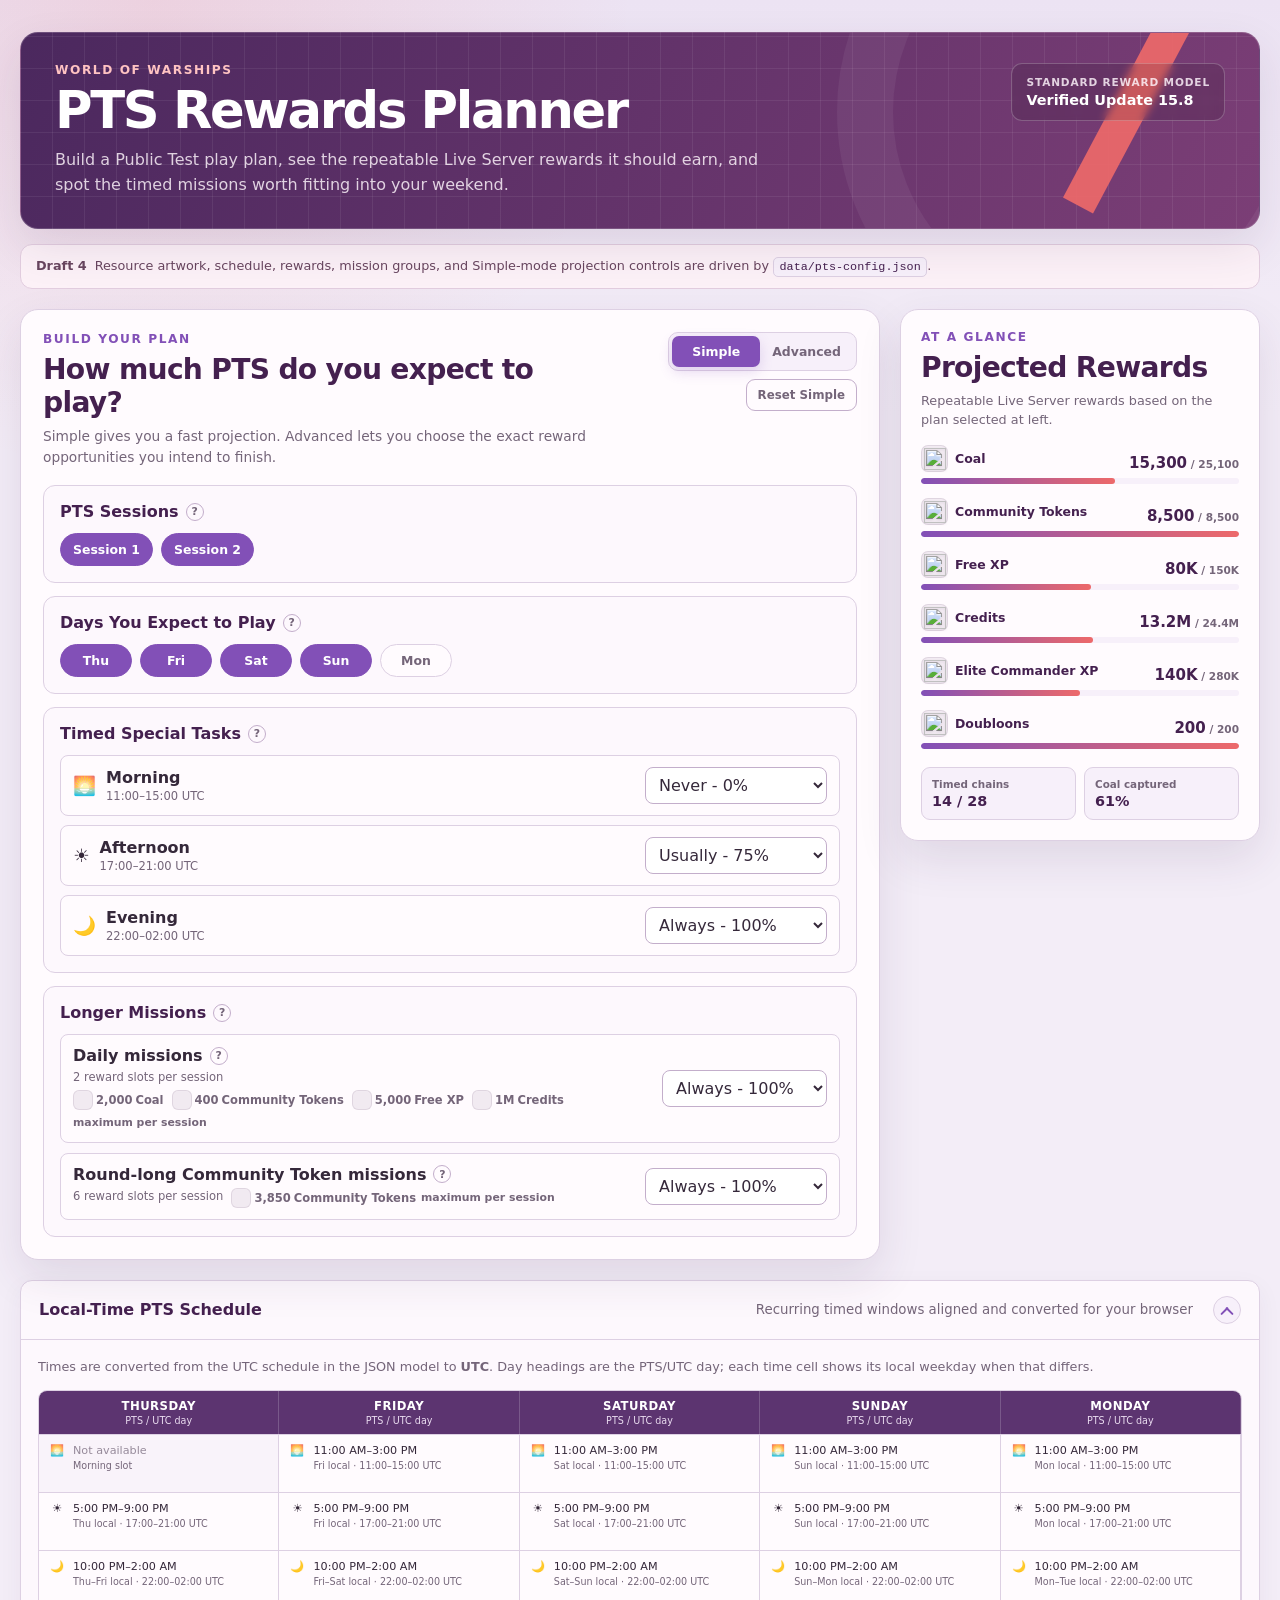
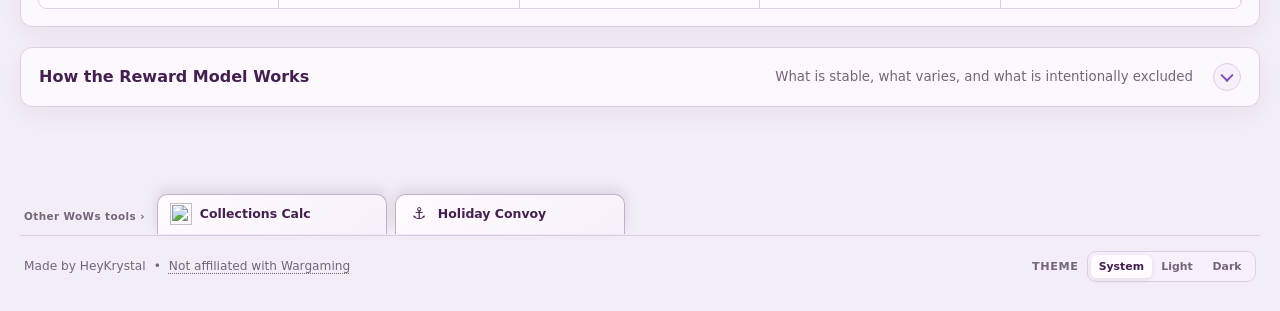
==== index.html @ 58eb6a4a "Initial Commit" ====
<!doctype html>
<html lang="en">
<head>
  <meta charset="utf-8" />
  <meta name="viewport" content="width=device-width, initial-scale=1" />
  <meta name="description" content="Plan World of Warships Public Test sessions and project the repeatable Live Server rewards your play plan can earn." />
  <title>PTS Rewards Planner | World of Warships</title>

  <script>
    (() => {
      const themeKey = "wows-pts-planner-theme";
      let theme = "system";
      try {
        const savedTheme = localStorage.getItem(themeKey);
        if (["system", "light", "dark"].includes(savedTheme)) theme = savedTheme;
      } catch {}

      const dark = theme === "dark" ||
        (theme === "system" && matchMedia("(prefers-color-scheme: dark)").matches);
      document.documentElement.dataset.theme = dark ? "dark" : "light";
      document.documentElement.dataset.themePreference = theme;
    })();
  </script>

  <link rel="stylesheet" href="styles/theme.css" />
  <link rel="stylesheet" href="styles/app.css" />
  <link rel="stylesheet" href="styles/footer.css" />
  <link rel="stylesheet" href="styles/tool-tabs.css" />

  <script src="src/config-loader.js" defer></script>
  <script src="src/calculator.js" defer></script>
  <script src="src/theme.js" defer></script>
  <script src="src/ui.js" defer></script>
</head>
<body>
  <div class="page-shell">
    <header class="hero">
      <div class="hero-copy">
        <p class="eyebrow">World of Warships</p>
        <h1>PTS Rewards Planner</h1>
        <p class="hero-subtitle">Build a Public Test play plan, see the repeatable Live Server rewards it should earn, and spot the timed missions worth fitting into your weekend.</p>
      </div>
      <div class="hero-badge">
        <span>Standard reward model</span>
        <strong id="verifiedAgainst">Loading…</strong>
      </div>
    </header>

    <div class="draft-toolbar" role="note">
      <strong>Draft 4</strong>
      <span>Resource artwork, schedule, rewards, mission groups, and Simple-mode projection controls are driven by <code>data/pts-config.json</code>.</span>
    </div>

    <div id="configError" class="error-panel" hidden></div>

    <main class="planner-layout" id="appContent" hidden>
      <section class="panel" aria-labelledby="planHeading">
        <div class="section-heading">
          <div>
            <p class="section-kicker">Build your plan</p>
            <h2 id="planHeading">How much PTS do you expect to play?</h2>
            <p>Simple gives you a fast projection. Advanced lets you choose the exact reward opportunities you intend to finish.</p>
          </div>
          <div class="planner-view-controls">
            <div class="mode-toggle" role="group" aria-label="Planner detail">
              <button type="button" data-mode="simple" aria-pressed="true">Simple</button>
              <button type="button" data-mode="advanced" aria-pressed="false">Advanced</button>
            </div>
            <button class="reset-button" id="resetPlannerButton" type="button">Reset Simple</button>
          </div>
        </div>

        <div id="simplePlanner"></div>

        <div id="advancedPlanner" hidden>
          <div class="advanced-note">
            <strong>Exact planning mode.</strong> Choose the timed windows and longer missions you actually expect to complete. Session 2 can mirror Session 1 to keep the planner compact.
          </div>
          <div id="advancedSessions"></div>
        </div>
      </section>

      <aside class="summary-sticky" aria-labelledby="projectionLabel">
        <p class="section-kicker">At a glance</p>
        <h2 id="projectionLabel">Projected Rewards</h2>
        <p class="summary-intro">Repeatable Live Server rewards based on the plan selected at left.</p>
        <div class="reward-list" id="rewardRows"></div>
        <div class="summary-meta">
          <div class="summary-stat"><span>Timed chains</span><strong id="timedCount">—</strong></div>
          <div class="summary-stat"><span>Coal captured</span><strong id="captureRate">—</strong></div>
        </div>
      </aside>
    </main>

    <details class="rules-panel" open>
      <summary>
        <span>Local-Time PTS Schedule</span>
        <small>Recurring timed windows aligned and converted for your browser</small>
        <span class="details-indicator" aria-hidden="true">
          <span class="details-indicator-symbol">
            <span class="details-indicator-arm details-indicator-arm-left"></span>
            <span class="details-indicator-arm details-indicator-arm-right"></span>
          </span>
        </span>
      </summary>
      <div class="details-body">
        <p class="timezone-note">Times are converted from the UTC schedule in the JSON model to <strong id="detectedTimezone">your browser timezone</strong>. Day headings are the PTS/UTC day; each time cell shows its local weekday when that differs.</p>
        <div id="scheduleReference"></div>
      </div>
    </details>

    <details class="rules-panel">
      <summary>
        <span>How the Reward Model Works</span>
        <small>What is stable, what varies, and what is intentionally excluded</small>
        <span class="details-indicator" aria-hidden="true">
          <span class="details-indicator-symbol">
            <span class="details-indicator-arm details-indicator-arm-left"></span>
            <span class="details-indicator-arm details-indicator-arm-right"></span>
          </span>
        </span>
      </summary>
      <div class="details-body model-explanation">
        <div class="explanation-grid">
          <section>
            <h3>Stored in JSON</h3>
            <p>Session count, days, UTC time windows, recurring mission groups, reward packages, resource types, and Simple-mode controls all come from one data file. Maximum rewards are calculated from that data.</p>
          </section>
          <section>
            <h3>Intentionally update-agnostic</h3>
            <p>The exact objective might be Base XP one month and Dockyard progress the next. The planner cares about the repeatable reward slot rather than reproducing every PTS article.</p>
          </section>
          <section>
            <h3>First-time rewards excluded</h3>
            <p>One-time introductory PTS bonuses are not part of the estimate. A new player may therefore receive a little more than this planner predicts.</p>
          </section>
          <section>
            <h3>Maintenance path</h3>
            <p>If Wargaming materially changes the schedule or recurring mission groups, update the JSON model. The UI and calculator consume that structure without monthly HTML edits for ordinary schedule/reward changes.</p>
          </section>
        </div>
      </div>
    </details>

    <footer class="site-footer">
      <nav class="tool-dock" aria-label="Other World of Warships tools">
        <span class="tool-dock-label">Other WoWs tools ›</span>

        <a class="tool-tab" href="https://collections.krstldv.com/">
          <div class="tool-tab-title">
            <img class="tool-tab-icon" src="https://collections.krstldv.com/images/app-icon.png" alt="" />
            <span>Collections Calc</span>
          </div>
          <p class="tool-tab-description">Estimate how many containers are needed to finish a collection before committing valuable resources.</p>
        </a>

        <a class="tool-tab" href="https://convoy.krstldv.com/">
          <div class="tool-tab-title">
            <span class="tool-tab-fallback-icon" aria-hidden="true">⚓</span>
            <span>Holiday Convoy</span>
          </div>
          <p class="tool-tab-description">Forecast Convoy Tokens, compare reward paths, and build resource scenarios.</p>
        </a>
      </nav>

      <div class="footer-copy">
        <span>Made by HeyKrystal</span>
        <span aria-hidden="true">•</span>
        <span class="footer-disclaimer" tabindex="0" aria-describedby="wargamingDisclaimerTooltip">
          Not affiliated with Wargaming
          <span class="footer-disclaimer-tooltip" id="wargamingDisclaimerTooltip" role="tooltip">World of Warships, related trademarks, and Wargaming-owned artwork remain the property of Wargaming. This is an unofficial fan project and is not endorsed or supported by Wargaming.</span>
        </span>
      </div>

      <div class="theme-control" aria-label="Theme preference">
        <span class="theme-label">Theme</span>
        <div class="theme-options" role="group" aria-label="Choose a color theme">
          <button type="button" data-theme-choice="system" aria-pressed="false">System</button>
          <button type="button" data-theme-choice="light" aria-pressed="false">Light</button>
          <button type="button" data-theme-choice="dark" aria-pressed="false">Dark</button>
        </div>
      </div>
    </footer>
  </div>
</body>
</html>
---- styles/theme.css ----
:root {
  color-scheme: light;
  font-family: Inter, ui-sans-serif, system-ui, -apple-system, BlinkMacSystemFont, "Segoe UI", sans-serif;

  --radius-lg: 18px;
  --radius-md: 12px;
  --radius-sm: 8px;
  --on-accent: #ffffff;

  /* Violet Coral — PTS Planner identity */
  --page-bg: #f3edf7;
  --page-bg-top: #ece3f3;
  --page-glow: rgba(238, 101, 104, 0.14);
  --surface: #fffbfe;
  --surface-muted: #f7f0fa;
  --surface-input: #ffffff;
  --surface-hover: #fff8fc;
  --ink: #35283a;
  --heading: #44204f;
  --muted: #746579;
  --muted-disabled: #968a9a;
  --border: #ddd0e3;
  --border-strong: #c3aecb;

  --blue: #8250b7;
  --teal: #8250b7;
  --teal-dark: #623592;
  --gold: #ef7a55;
  --gold-soft: #fff0e9;
  --green: #39785c;
  --green-soft: #e7f4ed;
  --red: #b94155;
  --red-soft: #fde9ed;

  --accent: #8250b7;
  --accent-strong: #623592;
  --accent-soft: #f0e4f8;
  --accent-contrast: #ffffff;
  --secondary-accent: #ed696a;

  --day-band: #5c3470;
  --day-band-ink: #ffffff;
  --day-band-muted: #eadcf0;
  --mission-bg: #fffbfe;
  --mission-border: #d9c9df;
  --mission-hover: #fff4f7;
  --mission-selected-bg: #f6e7f4;
  --mission-selected-border: #8250b7;
  --mission-selected-shadow: rgba(130, 80, 183, 0.18);

  /* WoWS resource artwork needs a quiet contrast surface in both themes. */
  --resource-icon-bg: rgba(68, 32, 79, 0.075);
  --resource-icon-border: rgba(68, 32, 79, 0.10);
  --resource-icon-shadow: rgba(68, 32, 79, 0.10);

  --hero-start: #4b285e;
  --hero-end: #7b3e76;
  --hero-border: rgba(255, 255, 255, 0.17);
  --hero-decoration: rgba(255, 255, 255, 0.055);
  --hero-muted: rgba(255, 246, 252, 0.82);
  --hero-soft: #ffc3c2;
  --hero-grid: rgba(255, 255, 255, 0.065);

  --focus-ring: rgba(130, 80, 183, 0.3);
  --info-border: #e2cddf;
  --info-ink: #68465f;
  --info-bg: #fcf1f7;
  --rules-bg: rgba(255, 251, 254, 0.84);
  --rules-shadow: 0 8px 24px rgba(68, 32, 79, 0.05);
  --shadow: 0 18px 45px rgba(68, 32, 79, 0.11);
  --primary-shadow: 0 5px 13px rgba(130, 80, 183, 0.2);
}

html[data-theme="dark"] {
  color-scheme: dark;
  --page-bg: #130d18;
  --page-bg-top: #211329;
  --page-glow: rgba(255, 119, 113, 0.13);
  --surface: #25172b;
  --surface-muted: #302038;
  --surface-input: #2a1b31;
  --surface-hover: #382440;
  --ink: #f1e8f3;
  --heading: #faeffc;
  --muted: #c0adc4;
  --muted-disabled: #8c788f;
  --border: #4a3450;
  --border-strong: #65486d;

  --blue: #d094ff;
  --teal: #d094ff;
  --teal-dark: #e0b6ff;
  --gold: #ff8a68;
  --gold-soft: #41261f;
  --green: #73c99a;
  --green-soft: #1b3728;
  --red: #ff8493;
  --red-soft: #41242d;

  --accent: #d094ff;
  --accent-strong: #e0b6ff;
  --accent-soft: #3b2843;
  --secondary-accent: #ff7c76;

  --day-band: #653b76;
  --day-band-ink: #fff6ff;
  --day-band-muted: #e6d2ec;
  --mission-bg: #25172b;
  --mission-border: #573d5e;
  --mission-hover: #35213d;
  --mission-selected-bg: #412b48;
  --mission-selected-border: #d094ff;
  --mission-selected-shadow: rgba(208, 148, 255, 0.2);

  --resource-icon-bg: rgba(255, 255, 255, 0.075);
  --resource-icon-border: rgba(255, 255, 255, 0.09);
  --resource-icon-shadow: rgba(0, 0, 0, 0.22);

  --hero-start: #311b3b;
  --hero-end: #663355;
  --hero-border: rgba(255, 202, 205, 0.16);
  --hero-decoration: rgba(255, 255, 255, 0.045);
  --hero-muted: rgba(255, 241, 250, 0.8);
  --hero-soft: #ffb5b4;
  --hero-grid: rgba(255, 255, 255, 0.05);

  --focus-ring: rgba(208, 148, 255, 0.36);
  --info-border: #65445f;
  --info-ink: #ddc3d7;
  --info-bg: #321f31;
  --rules-bg: rgba(37, 23, 43, 0.9);
  --rules-shadow: 0 8px 24px rgba(0, 0, 0, 0.2);
  --shadow: 0 18px 45px rgba(0, 0, 0, 0.32);
  --primary-shadow: 0 5px 13px rgba(0, 0, 0, 0.26);
}
---- styles/app.css ----
* { box-sizing: border-box; }

html {
  width: 100%;
  min-width: 0;
  max-width: 100%;
  interpolate-size: allow-keywords;
  overflow-x: hidden;
  background: var(--page-bg);
}

body {
  margin: 0;
  min-height: 100vh;
  overflow-x: clip;
  color: var(--ink);
  background:
    radial-gradient(circle at 12% 0%, var(--page-glow), transparent 30rem),
    linear-gradient(180deg, var(--page-bg-top) 0, var(--page-bg) 26rem);
}

button, input, select { font: inherit; }
button { cursor: pointer; }
code {
  padding: .12rem .34rem;
  border: 1px solid var(--border);
  border-radius: 5px;
  color: var(--heading);
  background: var(--surface-muted);
  font-size: .92em;
}

.page-shell {
  width: min(1480px, calc(100% - 40px));
  margin: 0 auto;
  padding: 32px 0 28px;
}

.hero {
  position: relative;
  display: flex;
  align-items: flex-start;
  justify-content: space-between;
  gap: 24px;
  padding: 30px 34px;
  overflow: hidden;
  border: 1px solid var(--hero-border);
  border-radius: var(--radius-lg);
  color: var(--on-accent);
  background:
    repeating-linear-gradient(0deg, transparent 0 31px, var(--hero-grid) 31px 32px),
    repeating-linear-gradient(90deg, transparent 0 31px, var(--hero-grid) 31px 32px),
    linear-gradient(115deg, var(--hero-start), var(--hero-end));
  box-shadow: var(--shadow);
}

.hero::before {
  content: "";
  position: absolute;
  top: -44px;
  right: 110px;
  width: 34px;
  height: 230px;
  background: var(--secondary-accent);
  opacity: .92;
  transform: rotate(28deg);
}


.hero::after {
  content: "";
  position: absolute;
  right: -80px;
  bottom: -135px;
  width: 390px;
  height: 390px;
  border: 56px solid var(--hero-decoration);
  border-radius: 50%;
  pointer-events: none;
}

.hero-copy, .hero-badge { position: relative; z-index: 1; }
.hero-copy { max-width: 820px; }
.eyebrow, .section-kicker {
  margin: 0 0 7px;
  font-size: .76rem;
  font-weight: 800;
  letter-spacing: .13em;
  text-transform: uppercase;
}
.eyebrow { color: var(--hero-soft); }
.section-kicker { color: var(--accent); }
h1, h2, h3, p { margin-top: 0; }
h1 { margin-bottom: 10px; font-size: clamp(2rem, 4vw, 3.3rem); line-height: 1.03; letter-spacing: -.045em; }
h2 { margin-bottom: 7px; color: var(--heading); font-size: clamp(1.3rem, 2.2vw, 1.8rem); letter-spacing: -.025em; }
h3 { margin-bottom: 5px; color: var(--heading); font-size: 1rem; }
.hero-subtitle { max-width: 740px; margin: 0; color: var(--hero-muted); font-size: 1rem; line-height: 1.6; }
.hero-badge {
  flex: 0 0 auto;
  min-width: 170px;
  padding: 12px 14px;
  border: 1px solid rgba(255,255,255,.22);
  border-radius: 11px;
  background: rgba(0,0,0,.12);
  backdrop-filter: blur(4px);
}
.hero-badge span, .hero-badge strong { display: block; }
.hero-badge span { margin-bottom: 4px; color: var(--hero-muted); font-size: .66rem; font-weight: 800; text-transform: uppercase; letter-spacing: .08em; }
.hero-badge strong { font-size: .9rem; }

.draft-toolbar {
  display:flex;
  align-items:baseline;
  flex-wrap:wrap;
  gap:5px 8px;
  margin:15px 0 20px;
  padding:12px 15px;
  border:1px solid var(--info-border);
  border-radius:var(--radius-md);
  color:var(--info-ink);
  background:var(--info-bg);
  font-size:.8rem;
  line-height:1.45;
}

.planner-view-controls {
  display:flex;
  align-items:center;
  flex-wrap:wrap;
  justify-content:flex-end;
  gap:8px;
}

.mode-toggle {
  display:inline-flex;
  padding:3px;
  border:1px solid var(--border);
  border-radius:10px;
  background:var(--surface-muted);
}

.mode-toggle button {
  min-width:88px;
  padding:8px 12px;
  border:0;
  border-radius:7px;
  color:var(--muted);
  background:transparent;
  font-size:.78rem;
  font-weight:800;
}

.mode-toggle button[aria-pressed="true"] {
  color:var(--on-accent);
  background:var(--accent);
  box-shadow:var(--primary-shadow);
}

.reset-button {
  padding:8px 11px;
  border:1px solid var(--border-strong);
  border-radius:9px;
  color:var(--muted);
  background:var(--surface);
  font-size:.74rem;
  font-weight:800;
  transition:color 140ms ease,border-color 140ms ease,background 140ms ease,transform 120ms ease;
}
.reset-button:hover {
  color:var(--heading);
  border-color:var(--accent);
  background:var(--surface-hover);
  transform:translateY(-1px);
}

.mode-toggle button:focus-visible,
.reset-button:focus-visible,
.select-control:focus-visible,
input:focus-visible,
.rules-panel summary:focus-visible {
  outline:3px solid var(--focus-ring);
  outline-offset:2px;
}

.error-panel {
  margin: 20px 0;
  padding: 16px;
  border: 1px solid var(--red);
  border-radius: var(--radius-md);
  color: var(--red);
  background: var(--red-soft);
}

.planner-layout {
  min-width:0;
  display:grid;
  grid-template-columns:minmax(0,1fr) minmax(285px,360px);
  gap:20px;
  align-items:start;
}
.panel, .summary-sticky {
  min-width:0;
  border:1px solid var(--border);
  border-radius:var(--radius-lg);
  background:var(--surface);
  box-shadow:var(--shadow);
}
.panel { padding:22px; }
.summary-sticky { position:sticky; top:18px; padding:20px; }
.summary-intro { margin-bottom:16px; color:var(--muted); font-size:.8rem; line-height:1.5; }
.section-heading { display:flex; justify-content:space-between; gap:20px; align-items:flex-start; margin-bottom:18px; }
.section-heading p:last-child { max-width:720px; margin:0; color:var(--muted); font-size:.86rem; line-height:1.5; }

.subpanel {
  margin-top:13px;
  padding:16px;
  border:1px solid var(--border);
  border-radius:var(--radius-md);
  background:color-mix(in srgb,var(--surface) 72%,var(--surface-muted));
}
.subpanel-heading { display:flex; align-items:center; gap:7px; margin-bottom:12px; }
.subpanel-heading h3 { margin:0; }

.tooltip {
  position:relative;
  display:inline-grid;
  place-items:center;
  width:18px;
  height:18px;
  border:1px solid var(--border-strong);
  border-radius:50%;
  color:var(--muted);
  cursor:help;
  font-size:.68rem;
  font-weight:900;
}
.tooltip-content {
  position:absolute;
  left:50%;
  bottom:calc(100% + 9px);
  z-index:30;
  width:max-content;
  max-width:min(330px, calc(100vw - 36px));
  padding:9px 11px;
  border:1px solid var(--border-strong);
  border-radius:8px;
  color:var(--ink);
  background:var(--surface);
  box-shadow:var(--shadow);
  font-size:.72rem;
  font-weight:500;
  line-height:1.45;
  opacity:0;
  visibility:hidden;
  transform:translate(-50%,4px);
  pointer-events:none;
  transition:opacity 140ms ease, visibility 140ms ease, transform 160ms ease;
}
.tooltip:hover .tooltip-content, .tooltip:focus .tooltip-content, .tooltip:focus-within .tooltip-content {
  opacity:1; visibility:visible; transform:translate(-50%,0);
}


/* --------------------------------------------------------------------------
   Shared WoWS resource artwork
   -------------------------------------------------------------------------- */

.resource-icon-well {
  display:inline-grid;
  place-items:center;
  flex:0 0 auto;
  width:24px;
  height:24px;
  border:1px solid var(--resource-icon-border);
  border-radius:7px;
  background:var(--resource-icon-bg);
  box-shadow:inset 0 1px 0 rgba(255,255,255,.04);
}

.resource-icon {
  display:block;
  width:20px;
  height:20px;
  object-fit:contain;
  filter:drop-shadow(0 1px 1px var(--resource-icon-shadow));
}

.reward-inline-list {
  display:inline-flex;
  align-items:center;
  flex-wrap:wrap;
  gap:5px 8px;
  min-width:0;
}

.reward-bit {
  display:inline-flex;
  align-items:center;
  gap:4px;
  min-width:0;
  color:inherit;
  white-space:nowrap;
}

.reward-bit .resource-icon-well {
  width:20px;
  height:20px;
  border-radius:6px;
}

.reward-bit .resource-icon {
  width:17px;
  height:17px;
}

.reward-bit strong {
  color:inherit;
  font-size:inherit;
}

.reward-bit-label {
  font-weight:750;
}

.reward-bit.compact {
  gap:3px;
}

.reward-bit.compact .reward-bit-label {
  font-weight:700;
}


.round-toggles, .day-toggles { display:flex; flex-wrap:wrap; gap:8px; }
.pill-check { position:relative; }
.pill-check input { position:absolute; opacity:0; pointer-events:none; }
.pill-check span {
  display:inline-flex;
  align-items:center;
  justify-content:center;
  min-width:72px;
  padding:8px 12px;
  border:1px solid var(--border);
  border-radius:999px;
  color:var(--muted);
  background:var(--surface);
  cursor:pointer;
  font-size:.78rem;
  font-weight:800;
  transition:background 140ms ease,border-color 140ms ease,color 140ms ease,transform 120ms ease;
}
.pill-check span:hover { border-color:var(--accent); transform:translateY(-1px); }
.pill-check input:checked + span { color:var(--accent-contrast); border-color:var(--accent); background:var(--accent); }
.pill-check input:focus-visible + span { outline:3px solid var(--focus-ring); outline-offset:2px; }

.window-list { display:grid; gap:9px; }
.window-row {
  display:flex;
  align-items:center;
  justify-content:space-between;
  gap:16px;
  padding:11px 12px;
  border:1px solid var(--border);
  border-radius:var(--radius-sm);
  background:var(--surface);
}
.window-meta { display:flex; align-items:center; gap:10px; min-width:0; }
.window-meta > span:first-child { font-size:1.15rem; }
.window-meta strong, .window-meta small { display:block; }
.window-meta small, .window-row small { margin-top:2px; color:var(--muted); font-size:.72rem; }
.mission-group-meta { min-width:0; }
.mission-group-title { display:flex; align-items:center; gap:7px; }
.mission-group-meta > small { display:block; margin-top:4px; line-height:1.4; }
.group-maximum {
  display:flex !important;
  align-items:flex-start;
  flex-wrap:wrap;
  gap:5px 8px;
}
.group-maximum-rewards {
  display:inline-flex;
  align-items:center;
  flex-wrap:wrap;
  gap:5px;
}
.group-maximum-rewards em {
  color:var(--muted);
  font-size:.68rem;
  font-style:normal;
  font-weight:600;
}
.select-control {
  min-width:165px;
  padding:7px 9px;
  border:1px solid var(--border-strong);
  border-radius:var(--radius-sm);
  color:var(--ink);
  background:var(--surface-input);
}
.fixed-options { display:grid; gap:10px; }
.switch-label {
  display:flex;
  align-items:center;
  gap:8px;
  color:var(--ink);
  font-size:.82rem;
  font-weight:700;
}
.switch-label input { width:16px; height:16px; accent-color:var(--accent); }

.advanced-note {
  margin-bottom:14px;
  padding:11px 13px;
  border:1px solid var(--info-border);
  border-radius:var(--radius-sm);
  color:var(--info-ink);
  background:var(--info-bg);
  font-size:.8rem;
  line-height:1.5;
}
.advanced-session {
  margin-top:14px;
  overflow:hidden;
  border:1px solid var(--border);
  border-radius:var(--radius-md);
  background:var(--surface-muted);
}
.advanced-session-heading {
  display:flex;
  align-items:center;
  justify-content:space-between;
  gap:14px;
  padding:14px 16px;
  border-bottom:1px solid var(--border);
  background:color-mix(in srgb,var(--surface) 80%,var(--surface-muted));
}
.advanced-session-heading h3 { margin:0; font-size:1.05rem; }
.session-heading-controls { display:flex; align-items:center; flex-wrap:wrap; justify-content:flex-end; gap:12px; }
.mirror-label {
  display:flex;
  align-items:center;
  gap:7px;
  padding:7px 9px;
  border:1px solid var(--border);
  border-radius:8px;
  background:var(--surface-muted);
  color:var(--muted);
  font-size:.75rem;
  font-weight:800;
}
.mirror-label input { accent-color:var(--accent); }
.mirror-summary {
  padding:14px 16px;
  color:var(--muted);
  font-size:.8rem;
  line-height:1.5;
}
.mirror-summary strong { color:var(--heading); }
.session-body { padding:16px; }
.session-body[hidden] { display:none; }

.advanced-section-label {
  display:flex;
  align-items:baseline;
  justify-content:space-between;
  gap:12px;
  margin:2px 0 9px;
}
.advanced-section-label h4 { margin:0; color:var(--heading); font-size:.84rem; }
.advanced-section-label span { color:var(--muted); font-size:.7rem; }

.schedule-grid {
  display:grid;
  grid-template-columns:repeat(var(--schedule-columns), minmax(132px,1fr));
  overflow-x:auto;
  padding:0 0 8px;
  border:1px solid var(--border);
  border-radius:10px;
  background:var(--surface);
}

.timed-grid-cell {
  min-width:132px;
  padding:7px 8px 0;
  border-right:1px solid var(--border);
}

.timed-grid-heading {
  padding:9px 10px 8px;
  color:var(--day-band-ink);
  background:var(--day-band);
  text-align:center;
  cursor:default;
  user-select:none;
}
.timed-grid-heading strong,
.timed-grid-heading small { display:block; }
.timed-grid-heading strong { font-size:.76rem; letter-spacing:.055em; text-transform:uppercase; }
.timed-grid-heading small { margin-top:2px; color:var(--day-band-muted); font-size:.62rem; font-weight:600; }

.mission-slot {
  position:relative;
  display:grid;
  grid-template-columns:19px 22px minmax(0,1fr);
  align-items:center;
  gap:6px;
  width:100%;
  height:100%;
  min-height:64px;
  padding:8px;
  box-sizing:border-box;
  border:1px solid var(--mission-border);
  border-radius:8px;
  color:var(--ink);
  background:var(--mission-bg);
  cursor:pointer;
  transition:background 140ms ease,border-color 140ms ease,box-shadow 140ms ease,transform 120ms ease;
}
.mission-slot:hover { background:var(--mission-hover); border-color:var(--accent); transform:translateY(-1px); }
.mission-slot input { width:15px; height:15px; margin:0; accent-color:var(--accent); }
.mission-slot.selected {
  border-color:var(--mission-selected-border);
  background:var(--mission-selected-bg);
  box-shadow:inset 0 0 0 1px var(--mission-selected-shadow);
}
.mission-slot.unavailable {
  color:var(--muted-disabled);
  border-style:dashed;
  background:color-mix(in srgb,var(--surface-muted) 75%,transparent);
  cursor:default;
  transform:none;
}
.slot-check-placeholder {
  width:15px;
  height:15px;
  border:1px solid transparent;
}
.slot-icon { text-align:center; }
.slot-time { min-width:0; font-size:.68rem; font-weight:750; line-height:1.25; }
.slot-time small { display:block; margin-top:2px; color:var(--muted); font-size:.58rem; font-weight:600; }

.advanced-group-label {
  align-items:flex-start;
  margin-top:18px;
}
.advanced-group-label > div { min-width:0; }
.advanced-group-label p {
  max-width:680px;
  margin:3px 0 0;
  color:var(--muted);
  font-size:.68rem;
  line-height:1.4;
}
.session-reward-heading { margin-top:18px; }
.advanced-reward-summary {
  display:flex;
  align-items:center;
  justify-content:flex-end;
  flex-wrap:wrap;
  gap:5px 8px;
  color:var(--muted);
}
.advanced-reward-summary em {
  font-size:.66rem;
  font-style:normal;
  font-weight:700;
}

.mission-check-grid {
  display:grid;
  grid-template-columns:repeat(auto-fit,minmax(min(100%,280px),1fr));
  gap:8px;
  margin-top:8px;
}
.mission-check {
  display:grid;
  grid-template-columns:18px minmax(0,1fr);
  grid-template-areas:
    "check title"
    ". reward";
  align-content:start;
  gap:7px 9px;
  min-width:0;
  padding:10px 11px;
  border:1px solid var(--mission-border);
  border-radius:8px;
  background:var(--mission-bg);
  cursor:pointer;
  transition:background 140ms ease,border-color 140ms ease,box-shadow 140ms ease;
}
.mission-check:hover { border-color:var(--accent); background:var(--mission-hover); }
.mission-check.selected {
  border-color:var(--mission-selected-border);
  box-shadow:inset 0 0 0 1px var(--mission-selected-shadow);
}
.mission-check input { grid-area:check; width:15px; height:15px; margin:2px 0 0; accent-color:var(--accent); }
.mission-check-title { grid-area:title; min-width:0; }
.mission-check-title strong { display:block; color:var(--heading); font-size:.76rem; }
.mission-check-title small { display:block; margin-top:3px; color:var(--muted); font-size:.66rem; line-height:1.4; overflow-wrap:normal; word-break:normal; }
.reward-chip {
  grid-area:reward;
  justify-self:start;
  max-width:100%;
  padding:5px 7px;
  border-radius:9px;
  color:var(--accent-strong);
  background:var(--accent-soft);
  font-size:.62rem;
  font-weight:850;
  line-height:1.3;
}

.reward-chip .reward-inline-list {
  gap:4px 7px;
}

.reward-list { display:grid; gap:14px; }
.reward-row { display:grid; gap:6px; }
.reward-heading { display:flex; align-items:flex-end; justify-content:space-between; gap:10px; }
.reward-heading > span { color:var(--heading); font-size:.78rem; font-weight:800; }
.reward-resource-label {
  display:flex;
  align-items:center;
  gap:7px;
  min-width:0;
}
.reward-resource-label .resource-icon-well {
  width:27px;
  height:27px;
}
.reward-resource-label .resource-icon {
  width:22px;
  height:22px;
}
.reward-heading strong { color:var(--heading); font-size:.94rem; }
.reward-heading small { color:var(--muted); font-size:.66rem; font-weight:600; }
.reward-track { height:6px; overflow:hidden; border-radius:999px; background:var(--surface-muted); }
.reward-track span { display:block; height:100%; border-radius:inherit; background:linear-gradient(90deg,var(--accent),var(--secondary-accent)); transition:width 200ms ease; }
.summary-meta { display:grid; grid-template-columns:1fr 1fr; gap:8px; margin-top:18px; }
.summary-stat { padding:10px; border:1px solid var(--border); border-radius:9px; background:var(--surface-muted); }
.summary-stat span, .summary-stat strong { display:block; }
.summary-stat span { margin-bottom:3px; color:var(--muted); font-size:.65rem; font-weight:700; }
.summary-stat strong { color:var(--heading); font-size:.9rem; }

.rules-panel {
  margin-top:20px;
  border:1px solid var(--border);
  border-radius:var(--radius-md);
  background:var(--rules-bg);
  box-shadow:var(--rules-shadow);
}
.rules-panel summary {
  display:flex;
  align-items:center;
  justify-content:space-between;
  gap:20px;
  padding:15px 18px;
  border-radius:calc(var(--radius-md) - 1px);
  color:var(--heading);
  font-weight:800;
  cursor:pointer;
  list-style:none;
  user-select:none;
  transition:background-color 160ms ease;
}
.rules-panel summary::-webkit-details-marker { display:none; }
.rules-panel summary small { margin-left:auto; color:var(--muted); font-weight:500; }
.rules-panel summary:hover { background:var(--surface-hover); }
.rules-panel[open] summary { border-bottom:1px solid var(--border); border-radius:calc(var(--radius-md) - 1px) calc(var(--radius-md) - 1px) 0 0; }
.details-body { padding:17px; }
.timezone-note { margin-bottom:14px; color:var(--muted); font-size:.8rem; line-height:1.5; }

.details-indicator {
  --indicator-duration:300ms;
  --indicator-easing:cubic-bezier(.2,.75,.25,1);
  --indicator-hinge-offset:3.5px;
  --indicator-arm-overlap:.75px;
  flex:0 0 auto;
  display:grid;
  place-items:center;
  width:28px;
  height:28px;
  border:1px solid var(--border);
  border-radius:50%;
  color:var(--accent);
  background:var(--surface-muted);
}
.details-indicator-symbol { position:relative; width:16px; height:12px; transform:translateY(var(--indicator-hinge-offset)); transition:transform var(--indicator-duration) var(--indicator-easing); }
details[open] > summary .details-indicator-symbol { transform:translateY(calc(0px - var(--indicator-hinge-offset))); }
.details-indicator-arm { position:absolute; top:50%; width:10px; height:2px; border-radius:999px; background:currentColor; transition:transform var(--indicator-duration) var(--indicator-easing); }
.details-indicator-arm-left { right:calc(50% - var(--indicator-arm-overlap)); transform:rotate(45deg); transform-origin:right center; }
.details-indicator-arm-right { left:calc(50% - var(--indicator-arm-overlap)); transform:rotate(-45deg); transform-origin:left center; }
details[open] > summary .details-indicator-arm-left { transform:rotate(-45deg); }
details[open] > summary .details-indicator-arm-right { transform:rotate(45deg); }
.rules-panel::details-content { block-size:0; overflow:hidden; opacity:0; transition:block-size 260ms cubic-bezier(.2,.75,.25,1),opacity 190ms ease; }
.rules-panel[open]::details-content { block-size:auto; opacity:1; }

.reference-days {
  display:grid;
  grid-template-columns:repeat(var(--schedule-columns), minmax(145px,1fr));
  gap:0;
  overflow-x:auto;
  border:1px solid var(--border);
  border-radius:9px;
  background:var(--surface);
}
.reference-heading {
  min-width:145px;
  padding:8px 10px;
  color:var(--day-band-ink);
  background:var(--day-band);
  text-align:center;
  border-right:1px solid color-mix(in srgb,var(--day-band-ink) 18%,transparent);
}
.reference-heading strong,
.reference-heading small { display:block; }
.reference-heading strong { font-size:.73rem; text-transform:uppercase; letter-spacing:.04em; }
.reference-heading small { margin-top:2px; color:var(--day-band-muted); font-size:.6rem; }
.reference-window {
  display:flex;
  align-items:flex-start;
  gap:7px;
  min-width:145px;
  min-height:58px;
  padding:9px;
  border-top:1px solid var(--border);
  border-right:1px solid var(--border);
  color:var(--ink);
  background:var(--surface);
  font-size:.7rem;
  line-height:1.3;
}
.reference-window.unavailable {
  color:var(--muted-disabled);
  background:color-mix(in srgb,var(--surface-muted) 72%,transparent);
}
.reference-window b { width:18px; text-align:center; }
.reference-window span { display:block; min-width:0; }
.reference-window small { display:block; margin-top:2px; color:var(--muted); font-size:.6rem; }

.explanation-grid { display:grid; grid-template-columns:repeat(2,minmax(0,1fr)); gap:10px; }
.explanation-grid section { padding:13px; border:1px solid var(--border); border-radius:9px; background:var(--surface); }
.explanation-grid h3 { margin-bottom:5px; }
.explanation-grid p { margin:0; color:var(--muted); font-size:.78rem; line-height:1.5; }

@media (max-width: 980px) {
  .planner-layout { grid-template-columns:1fr; }
  .summary-sticky { position:static; }
  .schedule-grid { grid-template-columns:repeat(var(--schedule-columns),minmax(150px,1fr)); }
  .reference-days { grid-template-columns:repeat(var(--schedule-columns),minmax(150px,1fr)); }
}


@media (max-width: 860px) {
  .section-heading { flex-direction:column; align-items:stretch; }
  .planner-view-controls { justify-content:flex-start; }
}

@media (max-width: 720px) {
  .page-shell { width:min(100% - 24px,1480px); padding-top:18px; }
  .hero { flex-direction:column; padding:24px 22px; }
  .hero-badge { min-width:0; }
  .section-heading { flex-direction:column; align-items:stretch; }
  .planner-view-controls { justify-content:stretch; }
  .mode-toggle { flex:1; }
  .mode-toggle button { flex:1; }
  .reset-button { flex:0 0 auto; }
  .window-row { align-items:flex-start; flex-direction:column; }
  .select-control { width:100%; min-width:0; }
  .mission-check-grid, .explanation-grid { grid-template-columns:1fr; }
  .advanced-session-heading { align-items:flex-start; flex-direction:column; }
  .session-heading-controls { justify-content:flex-start; }
  .rules-panel summary small { display:none; }
}

@media (prefers-reduced-motion: reduce) {
  *, *::before, *::after { scroll-behavior:auto !important; transition:none !important; animation:none !important; }
}
---- styles/footer.css ----
.site-footer {
  position: relative;
  display: flex;
  align-items: center;
  justify-content: space-between;
  gap: 24px;
  margin-top: 18px;
  padding: 15px 4px 2px;
  border-top: 1px solid var(--border);
  color: var(--muted);
  font-size: 0.76rem;
}
.footer-copy { display:flex; align-items:center; flex-wrap:wrap; gap:5px 8px; }
.footer-copy a { color: color-mix(in srgb, var(--muted) 55%, var(--ink)); }
.footer-disclaimer { position:relative; display:inline-flex; align-items:center; cursor:help; text-decoration-line:underline; text-decoration-style:dotted; text-underline-offset:3px; }
.footer-disclaimer:focus-visible { border-radius:4px; outline:2px solid var(--focus-ring); outline-offset:3px; }
.footer-disclaimer-tooltip { position:absolute; left:50%; bottom:calc(100% + 10px); z-index:20; width:max-content; max-width:min(320px, calc(100vw - 32px)); padding:9px 11px; border:1px solid var(--border-strong); border-radius:8px; color:var(--ink); background:var(--surface); box-shadow:var(--shadow); font-size:.7rem; font-weight:500; line-height:1.45; white-space:normal; opacity:0; visibility:hidden; transform:translate(-50%,4px); pointer-events:none; transition:opacity 140ms ease,visibility 140ms ease,transform 160ms ease; }
.footer-disclaimer:hover .footer-disclaimer-tooltip,.footer-disclaimer:focus .footer-disclaimer-tooltip,.footer-disclaimer:focus-within .footer-disclaimer-tooltip { opacity:1; visibility:visible; transform:translate(-50%,0); }
.theme-control { display:flex; align-items:center; gap:8px; }
.theme-label { color:var(--muted); font-size:.7rem; font-weight:750; text-transform:uppercase; letter-spacing:.06em; }
.theme-options { display:inline-flex; padding:3px; border:1px solid var(--border); border-radius:9px; background:var(--surface-muted); }
.theme-options button { min-width:50px; padding:5px 8px; border:0; border-radius:6px; color:var(--muted); background:transparent; cursor:pointer; font-size:.68rem; font-weight:750; }
.theme-options button:hover { color:var(--heading); }
.theme-options button[aria-pressed="true"] { color:var(--heading); background:var(--surface); box-shadow:0 2px 7px rgba(0,0,0,.08); }
.theme-options button:focus-visible { outline:3px solid var(--focus-ring); outline-offset:2px; }
@media(max-width:640px){ .site-footer{align-items:flex-start;flex-direction:column;gap:12px}.footer-copy{font-size:.7rem}.theme-control{width:100%;justify-content:space-between}.theme-options{margin-left:auto} }
---- styles/tool-tabs.css ----
:root { --tool-tab-collapsed-height:40px; --tool-tab-expanded-height:112px; --tool-tab-clearance:16px; }
.site-footer:has(.tool-dock){ margin-top:calc(var(--tool-tab-expanded-height) + var(--tool-tab-clearance)); }
.tool-dock{ position:absolute; left:4px; bottom:100%; z-index:5; display:flex; align-items:flex-end; gap:8px; max-width:calc(100% - 8px); transform:translateY(-2px); }
.tool-tab{ display:block; width:max-content; min-width:160px; max-width:230px; height:var(--tool-tab-collapsed-height); padding:8px 12px; overflow:hidden; border:1px solid var(--border-strong); border-bottom:0; border-radius:10px 10px 0 0; color:var(--ink); background:linear-gradient(145deg,var(--surface),var(--surface-muted)); box-shadow:0 -5px 14px rgba(0,0,0,.10); text-decoration:none; transition:height 240ms cubic-bezier(.2,.8,.2,1),border-color 160ms ease,box-shadow 160ms ease; }
.tool-tab:hover,.tool-tab:focus-visible{ height:var(--tool-tab-expanded-height); color:var(--ink); border-color:var(--blue); box-shadow:0 -10px 25px rgba(0,0,0,.16),0 0 0 1px color-mix(in srgb,var(--blue) 25%,transparent); }
.tool-tab:focus-visible{ outline:3px solid var(--focus-ring); outline-offset:2px; }
.tool-tab-title{ display:flex; align-items:center; gap:8px; height:22px; color:var(--heading); font-size:.78rem; font-weight:800; line-height:1; white-space:nowrap; }
.tool-tab-icon{ width:22px; height:22px; flex:0 0 22px; object-fit:contain; transition:transform 220ms cubic-bezier(.2,.8,.2,1); }
.tool-tab:hover .tool-tab-icon,.tool-tab:focus-visible .tool-tab-icon{transform:scale(1.1)}
.tool-tab-description{ margin:14px 0 0; color:var(--muted); font-size:.72rem; line-height:1.45; opacity:0; transform:translateY(5px); transition:opacity 150ms ease 45ms,transform 190ms ease 45ms; }
.tool-tab:hover .tool-tab-description,.tool-tab:focus-visible .tool-tab-description{opacity:1;transform:translateY(0)}
.tool-dock-label{ align-self:flex-end; margin:0 4px 12px 0; color:var(--muted); font-size:.65rem; font-weight:650; letter-spacing:.04em; white-space:nowrap; }
@media(hover:none){.site-footer:has(.tool-dock){margin-top:calc(var(--tool-tab-collapsed-height) + var(--tool-tab-clearance))}.tool-tab,.tool-tab:hover,.tool-tab:focus-visible{height:var(--tool-tab-collapsed-height)}.tool-tab-description{display:none}}
@media(max-width:700px){.tool-dock-label{display:none}.tool-tab{min-width:0;max-width:calc(50vw - 20px)}.tool-tab-title{font-size:.68rem}.tool-tab-description{font-size:.66rem}}
@media(prefers-reduced-motion:reduce){.tool-tab,.tool-tab-icon,.tool-tab-description{transition:none}}
.tool-tab-fallback-icon { display:grid; place-items:center; width:22px; height:22px; flex:0 0 22px; font-size:16px; transition:transform 220ms cubic-bezier(.2,.8,.2,1); }
.tool-tab:hover .tool-tab-fallback-icon,.tool-tab:focus-visible .tool-tab-fallback-icon{transform:scale(1.1)}
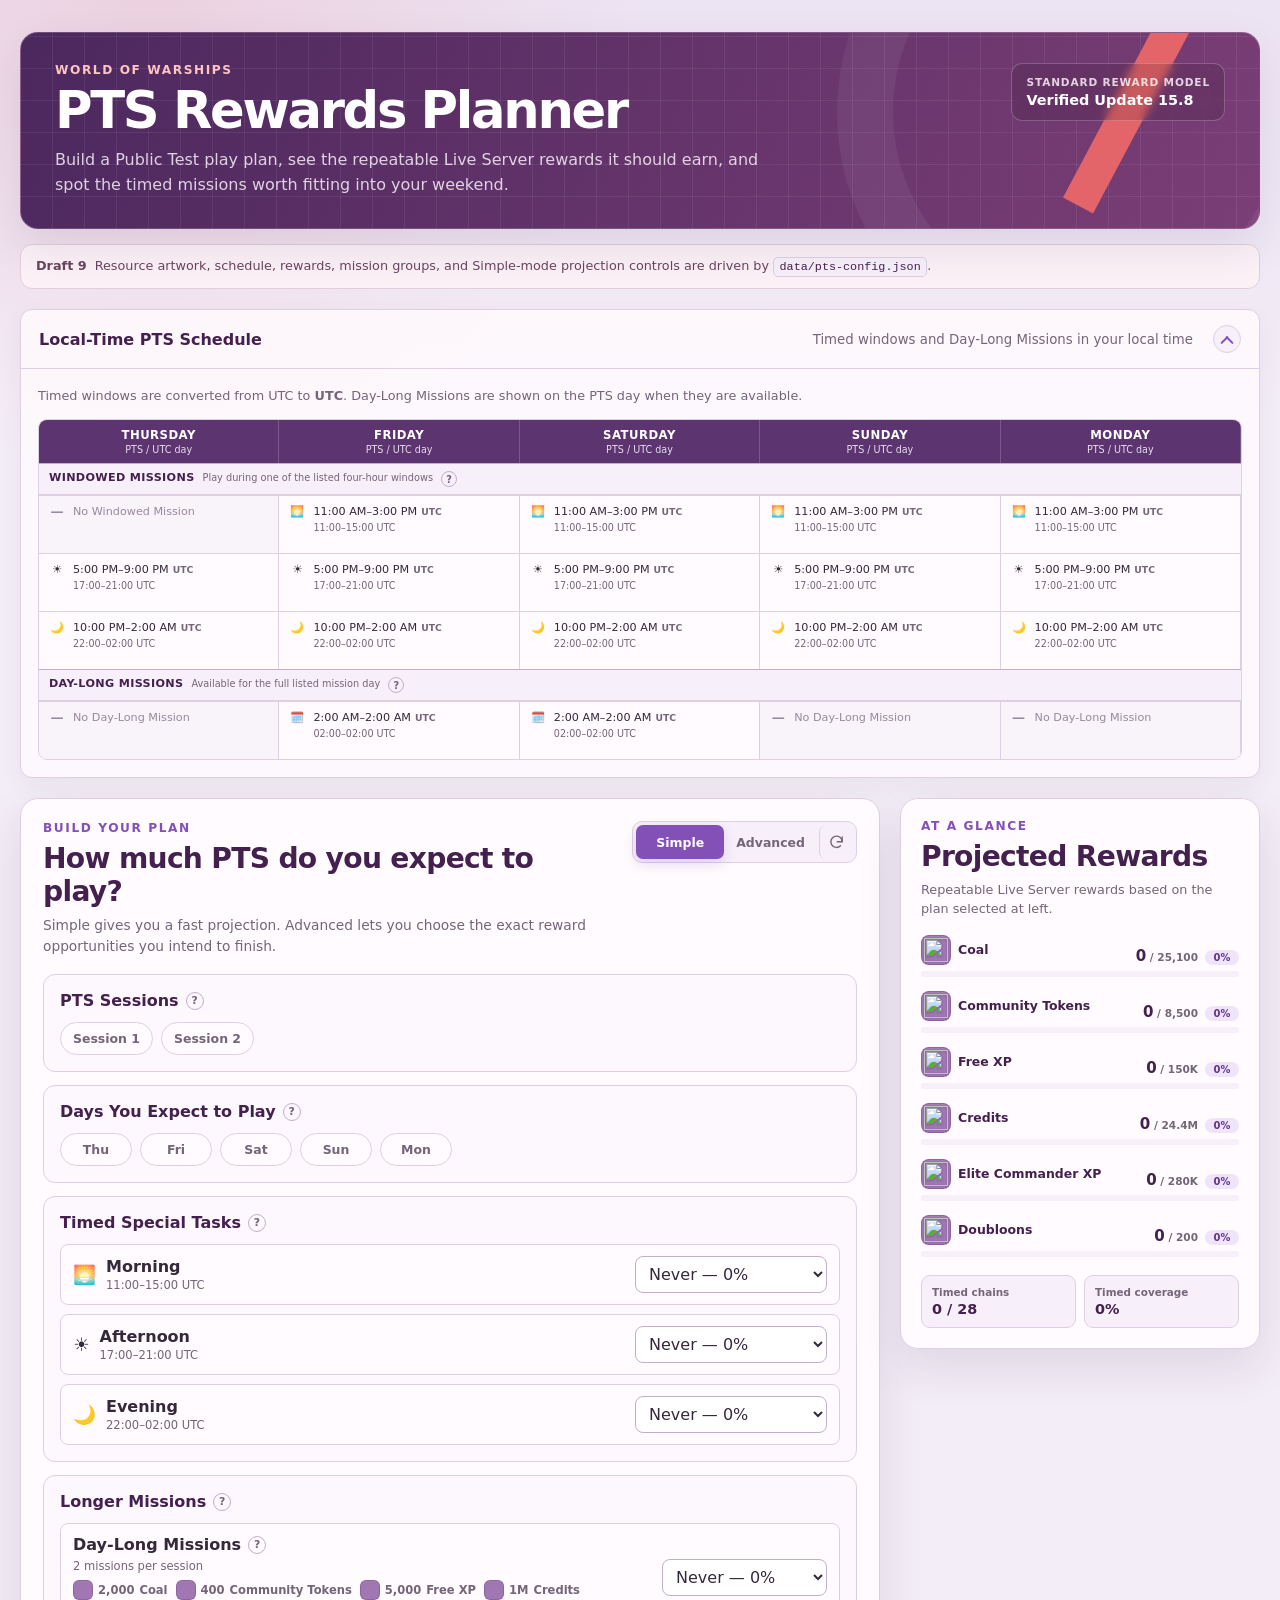
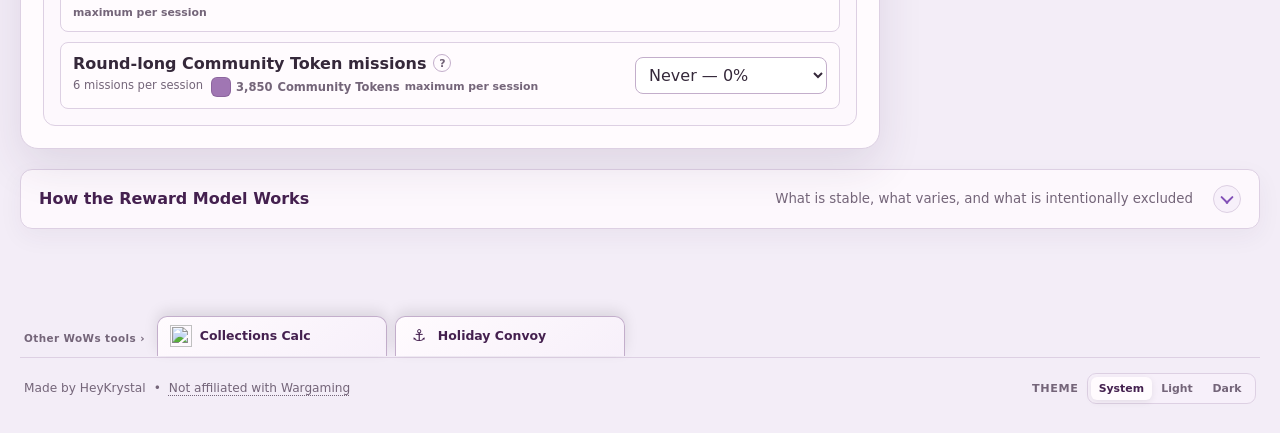
==== commit ce9926eb: "Polish and function" ====
--- a/index.html
+++ b/index.html
@@ -47,11 +47,29 @@
     </header>
 
     <div class="draft-toolbar" role="note">
-      <strong>Draft 4</strong>
+      <strong>Draft 9</strong>
       <span>Resource artwork, schedule, rewards, mission groups, and Simple-mode projection controls are driven by <code>data/pts-config.json</code>.</span>
     </div>
 
     <div id="configError" class="error-panel" hidden></div>
+
+    <details class="rules-panel" open>
+      <summary>
+        <span>Local-Time PTS Schedule</span>
+        <small>Timed windows and Day-Long Missions in your local time</small>
+        <span class="details-indicator" aria-hidden="true">
+          <span class="details-indicator-symbol">
+            <span class="details-indicator-arm details-indicator-arm-left"></span>
+            <span class="details-indicator-arm details-indicator-arm-right"></span>
+          </span>
+        </span>
+      </summary>
+      <div class="details-body">
+        <p class="timezone-note">Timed windows are converted from UTC to <strong id="detectedTimezone">your browser timezone</strong>. Day-Long Missions are shown on the PTS day when they are available.</p>
+        <div id="scheduleReference"></div>
+      </div>
+    </details>
+
 
     <main class="planner-layout" id="appContent" hidden>
       <section class="panel" aria-labelledby="planHeading">
@@ -66,7 +84,13 @@
               <button type="button" data-mode="simple" aria-pressed="true">Simple</button>
               <button type="button" data-mode="advanced" aria-pressed="false">Advanced</button>
             </div>
-            <button class="reset-button" id="resetPlannerButton" type="button">Reset Simple</button>
+            <button class="reset-button" id="resetPlannerButton" type="button"
+              aria-label="Reset only the Simple planner" title="Reset Simple plan">
+              <svg viewBox="0 0 24 24" aria-hidden="true" focusable="false">
+                <path d="M20 11a8 8 0 1 0-2.34 5.66" />
+                <path d="M20 4v7h-7" />
+              </svg>
+            </button>
           </div>
         </div>
 
@@ -87,27 +111,11 @@
         <div class="reward-list" id="rewardRows"></div>
         <div class="summary-meta">
           <div class="summary-stat"><span>Timed chains</span><strong id="timedCount">—</strong></div>
-          <div class="summary-stat"><span>Coal captured</span><strong id="captureRate">—</strong></div>
+          <div class="summary-stat"><span>Timed coverage</span><strong id="captureRate">—</strong></div>
         </div>
       </aside>
     </main>
 
-    <details class="rules-panel" open>
-      <summary>
-        <span>Local-Time PTS Schedule</span>
-        <small>Recurring timed windows aligned and converted for your browser</small>
-        <span class="details-indicator" aria-hidden="true">
-          <span class="details-indicator-symbol">
-            <span class="details-indicator-arm details-indicator-arm-left"></span>
-            <span class="details-indicator-arm details-indicator-arm-right"></span>
-          </span>
-        </span>
-      </summary>
-      <div class="details-body">
-        <p class="timezone-note">Times are converted from the UTC schedule in the JSON model to <strong id="detectedTimezone">your browser timezone</strong>. Day headings are the PTS/UTC day; each time cell shows its local weekday when that differs.</p>
-        <div id="scheduleReference"></div>
-      </div>
-    </details>
 
     <details class="rules-panel">
       <summary>
@@ -128,7 +136,7 @@
           </section>
           <section>
             <h3>Intentionally update-agnostic</h3>
-            <p>The exact objective might be Base XP one month and Dockyard progress the next. The planner cares about the repeatable reward slot rather than reproducing every PTS article.</p>
+            <p>The exact objective might be Base XP one month and Dockyard progress the next. The planner cares about the recurring mission and its reward rather than reproducing every PTS article.</p>
           </section>
           <section>
             <h3>First-time rewards excluded</h3>
--- a/styles/theme.css
+++ b/styles/theme.css
@@ -49,9 +49,9 @@
   --mission-selected-shadow: rgba(130, 80, 183, 0.18);
 
   /* WoWS resource artwork needs a quiet contrast surface in both themes. */
-  --resource-icon-bg: rgba(68, 32, 79, 0.075);
-  --resource-icon-border: rgba(68, 32, 79, 0.10);
-  --resource-icon-shadow: rgba(68, 32, 79, 0.10);
+  --resource-icon-bg: #a076b3;
+  --resource-icon-border: rgba(84, 51, 98, 0.26);
+  --resource-icon-shadow: rgba(58, 31, 69, 0.24);
 
   --hero-start: #4b285e;
   --hero-end: #7b3e76;
@@ -112,9 +112,9 @@
   --mission-selected-border: #d094ff;
   --mission-selected-shadow: rgba(208, 148, 255, 0.2);
 
-  --resource-icon-bg: rgba(255, 255, 255, 0.075);
-  --resource-icon-border: rgba(255, 255, 255, 0.09);
-  --resource-icon-shadow: rgba(0, 0, 0, 0.22);
+  --resource-icon-bg: #a076b3;
+  --resource-icon-border: rgba(230, 211, 238, 0.22);
+  --resource-icon-shadow: rgba(0, 0, 0, 0.30);
 
   --hero-start: #311b3b;
   --hero-end: #663355;
--- a/styles/app.css
+++ b/styles/app.css
@@ -124,24 +124,28 @@
 }
 
 .planner-view-controls {
-  display:flex;
-  align-items:center;
-  flex-wrap:wrap;
+  display:inline-flex;
+  align-items:stretch;
   justify-content:flex-end;
-  gap:8px;
+  gap:2px;
+  padding:3px;
+  border:1px solid var(--border);
+  border-radius:10px;
+  background:var(--surface-muted);
 }
 
 .mode-toggle {
   display:inline-flex;
-  padding:3px;
-  border:1px solid var(--border);
-  border-radius:10px;
-  background:var(--surface-muted);
+  padding:0;
+  border:0;
+  border-radius:7px;
+  background:transparent;
 }
 
 .mode-toggle button {
   min-width:88px;
-  padding:8px 12px;
+  height:34px;
+  padding:0 12px;
   border:0;
   border-radius:7px;
   color:var(--muted);
@@ -157,18 +161,29 @@
 }
 
 .reset-button {
-  padding:8px 11px;
-  border:1px solid var(--border-strong);
-  border-radius:9px;
-  color:var(--muted);
-  background:var(--surface);
-  font-size:.74rem;
-  font-weight:800;
-  transition:color 140ms ease,border-color 140ms ease,background 140ms ease,transform 120ms ease;
+  display:grid;
+  place-items:center;
+  width:34px;
+  height:34px;
+  padding:0;
+  border:0;
+  border-left:1px solid var(--border);
+  border-radius:7px;
+  color:var(--muted);
+  background:transparent;
+  transition:color 140ms ease,background 140ms ease,transform 120ms ease;
+}
+.reset-button svg {
+  width:17px;
+  height:17px;
+  fill:none;
+  stroke:currentColor;
+  stroke-width:2;
+  stroke-linecap:round;
+  stroke-linejoin:round;
 }
 .reset-button:hover {
   color:var(--heading);
-  border-color:var(--accent);
   background:var(--surface-hover);
   transform:translateY(-1px);
 }
@@ -189,6 +204,10 @@
   border-radius: var(--radius-md);
   color: var(--red);
   background: var(--red-soft);
+}
+
+.rules-panel + .planner-layout {
+  margin-top:20px;
 }
 
 .planner-layout {
@@ -279,8 +298,8 @@
 
 .resource-icon {
   display:block;
-  width:20px;
-  height:20px;
+  width:21px;
+  height:21px;
   object-fit:contain;
   filter:drop-shadow(0 1px 1px var(--resource-icon-shadow));
 }
@@ -323,7 +342,7 @@
 }
 
 .reward-bit.compact {
-  gap:3px;
+  gap:5px;
 }
 
 .reward-bit.compact .reward-bit-label {
@@ -544,6 +563,20 @@
   margin-top:18px;
 }
 .advanced-group-label > div { min-width:0; }
+
+.advanced-group-title {
+  display:flex;
+  align-items:center;
+  gap:6px;
+  min-width:0;
+}
+.advanced-group-title h4 {
+  margin:0;
+  flex:0 1 auto;
+}
+.advanced-group-title .tooltip {
+  flex:0 0 auto;
+}
 .advanced-group-label p {
   max-width:680px;
   margin:3px 0 0;
@@ -561,9 +594,47 @@
   color:var(--muted);
 }
 .advanced-reward-summary em {
+  margin-left:4px;
   font-size:.66rem;
   font-style:normal;
   font-weight:700;
+  white-space:nowrap;
+}
+
+
+.automatic-login {
+  display:flex;
+  align-items:center;
+  justify-content:space-between;
+  gap:14px;
+  margin-top:18px;
+  padding:10px 12px;
+  border:1px solid var(--info-border);
+  border-radius:9px;
+  color:var(--info-ink);
+  background:var(--info-bg);
+}
+.automatic-login-title {
+  display:flex;
+  align-items:center;
+  flex-wrap:wrap;
+  gap:5px 7px;
+  min-width:0;
+}
+.automatic-login-title strong {
+  color:var(--heading);
+  font-size:.76rem;
+}
+.automatic-login-title > span:last-child {
+  color:var(--muted);
+  font-size:.64rem;
+  font-weight:750;
+}
+.automatic-login-reward {
+  flex:0 0 auto;
+  color:var(--heading);
+  font-size:.64rem;
+  font-weight:800;
 }
 
 .mission-check-grid {
@@ -595,8 +666,13 @@
 }
 .mission-check input { grid-area:check; width:15px; height:15px; margin:2px 0 0; accent-color:var(--accent); }
 .mission-check-title { grid-area:title; min-width:0; }
+.mission-title-with-help {
+  display:flex;
+  align-items:center;
+  gap:5px;
+  min-width:0;
+}
 .mission-check-title strong { display:block; color:var(--heading); font-size:.76rem; }
-.mission-check-title small { display:block; margin-top:3px; color:var(--muted); font-size:.66rem; line-height:1.4; overflow-wrap:normal; word-break:normal; }
 .reward-chip {
   grid-area:reward;
   justify-self:start;
@@ -625,12 +701,30 @@
   min-width:0;
 }
 .reward-resource-label .resource-icon-well {
-  width:27px;
-  height:27px;
+  width:30px;
+  height:30px;
+  border-radius:8px;
 }
 .reward-resource-label .resource-icon {
-  width:22px;
-  height:22px;
+  width:24px;
+  height:24px;
+}
+.reward-value-group {
+  display:flex;
+  align-items:baseline;
+  justify-content:flex-end;
+  gap:7px;
+  white-space:nowrap;
+}
+.reward-value-group > b {
+  min-width:34px;
+  padding:2px 5px;
+  border-radius:999px;
+  color:var(--accent-strong);
+  background:var(--accent-soft);
+  font-size:.62rem;
+  font-weight:850;
+  text-align:center;
 }
 .reward-heading strong { color:var(--heading); font-size:.94rem; }
 .reward-heading small { color:var(--muted); font-size:.66rem; font-weight:600; }
@@ -668,7 +762,9 @@
 .rules-panel summary:hover { background:var(--surface-hover); }
 .rules-panel[open] summary { border-bottom:1px solid var(--border); border-radius:calc(var(--radius-md) - 1px) calc(var(--radius-md) - 1px) 0 0; }
 .details-body { padding:17px; }
-.timezone-note { margin-bottom:14px; color:var(--muted); font-size:.8rem; line-height:1.5; }
+.timezone-note {
+  position:relative;
+  z-index:1; margin-bottom:14px; color:var(--muted); font-size:.8rem; line-height:1.5; }
 
 .details-indicator {
   --indicator-duration:300ms;
@@ -716,6 +812,23 @@
 .reference-heading small { display:block; }
 .reference-heading strong { font-size:.73rem; text-transform:uppercase; letter-spacing:.04em; }
 .reference-heading small { margin-top:2px; color:var(--day-band-muted); font-size:.6rem; }
+#scheduleReference {
+  position:relative;
+  z-index:2;
+}
+
+.reference-section-label {
+  position:relative;
+  z-index:3;
+}
+.reference-section-label .tooltip {
+  position:relative;
+  z-index:20;
+}
+.reference-section-label .tooltip-content {
+  z-index:100;
+}
+
 .reference-window {
   display:flex;
   align-items:flex-start;
@@ -734,9 +847,68 @@
   color:var(--muted-disabled);
   background:color-mix(in srgb,var(--surface-muted) 72%,transparent);
 }
-.reference-window b { width:18px; text-align:center; }
-.reference-window span { display:block; min-width:0; }
-.reference-window small { display:block; margin-top:2px; color:var(--muted); font-size:.6rem; }
+.reference-window b {
+  width:18px;
+  text-align:center;
+}
+.reference-window > span {
+  display:block;
+  min-width:0;
+}
+
+.reference-unavailable-mark {
+  color:var(--muted-disabled);
+  font-size:.82rem;
+  font-weight:700;
+  line-height:1;
+}
+.reference-window small {
+  display:block;
+  margin-top:2px;
+  color:var(--muted);
+  font-size:.6rem;
+}
+.reference-local-time {
+  display:flex;
+  align-items:baseline;
+  gap:4px;
+  min-width:0;
+  white-space:nowrap;
+}
+.reference-local-time em {
+  color:var(--muted);
+  font-size:.58rem;
+  font-style:normal;
+  font-weight:650;
+  white-space:nowrap;
+}
+
+.reference-section-label {
+  display:flex;
+  align-items:baseline;
+  gap:8px;
+  padding:7px 10px;
+  border-top:1px solid var(--border-strong);
+  border-bottom:1px solid var(--border);
+  color:var(--heading);
+  background:var(--surface-muted);
+}
+.reference-section-label strong {
+  font-size:.7rem;
+  letter-spacing:.03em;
+  text-transform:uppercase;
+}
+.reference-section-label small {
+  color:var(--muted);
+  font-size:.61rem;
+}
+.reference-section-label .tooltip {
+  flex:0 0 auto;
+  align-self:center;
+  width:16px;
+  height:16px;
+  font-size:.61rem;
+}
 
 .explanation-grid { display:grid; grid-template-columns:repeat(2,minmax(0,1fr)); gap:10px; }
 .explanation-grid section { padding:13px; border:1px solid var(--border); border-radius:9px; background:var(--surface); }
@@ -761,13 +933,15 @@
   .hero { flex-direction:column; padding:24px 22px; }
   .hero-badge { min-width:0; }
   .section-heading { flex-direction:column; align-items:stretch; }
-  .planner-view-controls { justify-content:stretch; }
+  .planner-view-controls { align-self:flex-start; justify-content:flex-start; }
   .mode-toggle { flex:1; }
   .mode-toggle button { flex:1; }
-  .reset-button { flex:0 0 auto; }
+  .reset-button { flex:0 0 34px; }
   .window-row { align-items:flex-start; flex-direction:column; }
   .select-control { width:100%; min-width:0; }
   .mission-check-grid, .explanation-grid { grid-template-columns:1fr; }
+  .automatic-login { align-items:flex-start; flex-direction:column; }
+  .automatic-login-reward { flex:0 1 auto; }
   .advanced-session-heading { align-items:flex-start; flex-direction:column; }
   .session-heading-controls { justify-content:flex-start; }
   .rules-panel summary small { display:none; }
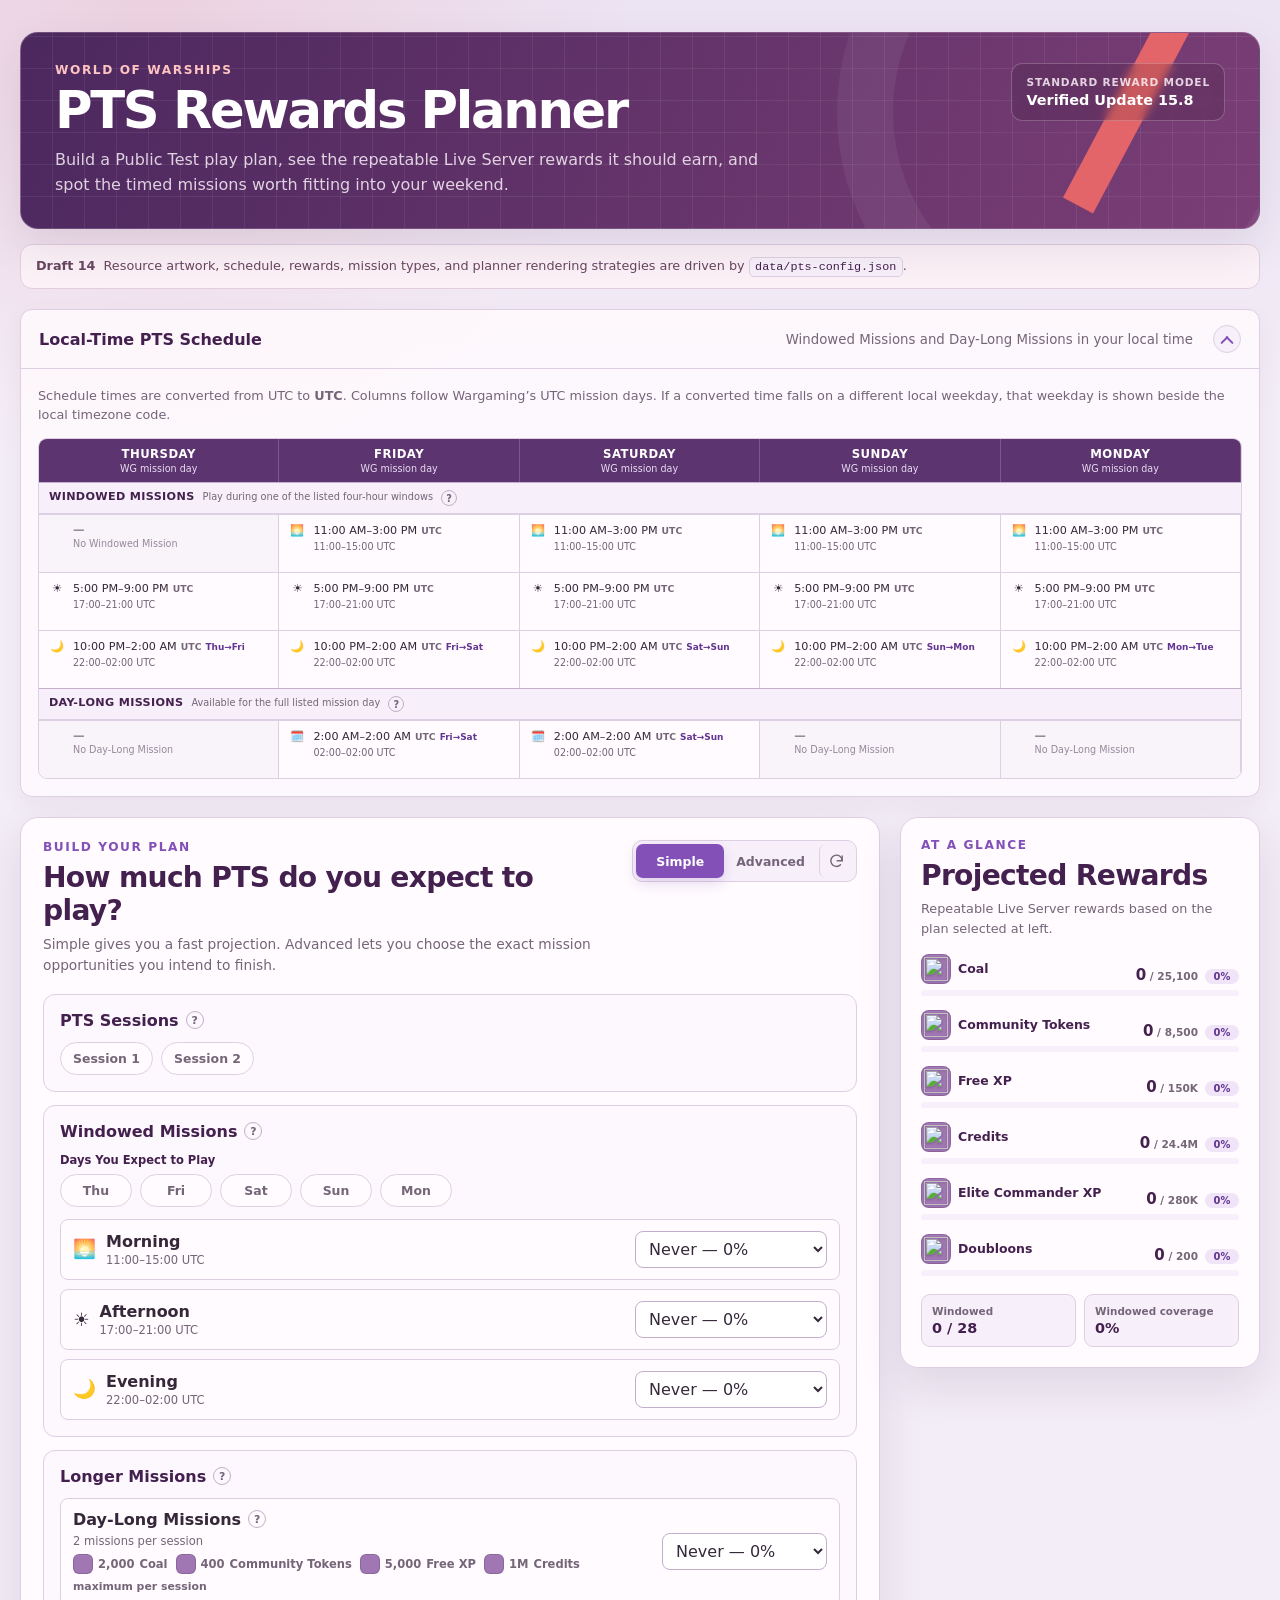
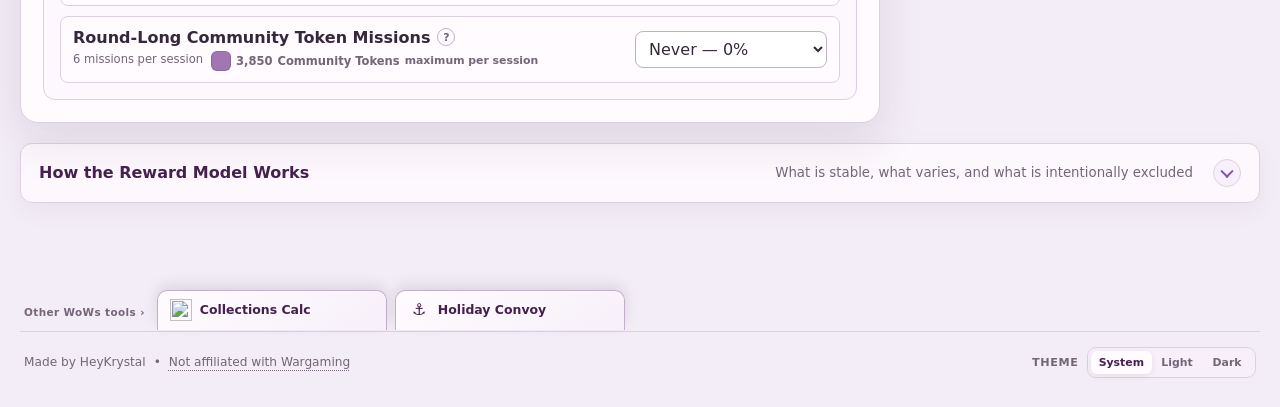
==== commit 5222cb89: "Update" ====
--- a/index.html
+++ b/index.html
@@ -47,16 +47,16 @@
     </header>
 
     <div class="draft-toolbar" role="note">
-      <strong>Draft 9</strong>
-      <span>Resource artwork, schedule, rewards, mission groups, and Simple-mode projection controls are driven by <code>data/pts-config.json</code>.</span>
+      <strong>Draft 14</strong>
+      <span>Resource artwork, schedule, rewards, mission types, and planner rendering strategies are driven by <code>data/pts-config.json</code>.</span>
     </div>
 
     <div id="configError" class="error-panel" hidden></div>
 
-    <details class="rules-panel" open>
+    <details class="rules-panel" id="schedulePanel" open>
       <summary>
         <span>Local-Time PTS Schedule</span>
-        <small>Timed windows and Day-Long Missions in your local time</small>
+        <small id="scheduleSummarySubtitle">Mission schedules in your local time</small>
         <span class="details-indicator" aria-hidden="true">
           <span class="details-indicator-symbol">
             <span class="details-indicator-arm details-indicator-arm-left"></span>
@@ -65,7 +65,7 @@
         </span>
       </summary>
       <div class="details-body">
-        <p class="timezone-note">Timed windows are converted from UTC to <strong id="detectedTimezone">your browser timezone</strong>. Day-Long Missions are shown on the PTS day when they are available.</p>
+        <p class="timezone-note">Schedule times are converted from UTC to <strong id="detectedTimezone">your browser timezone</strong>. Columns follow Wargaming’s UTC mission days. If a converted time falls on a different local weekday, that weekday is shown beside the local timezone code.</p>
         <div id="scheduleReference"></div>
       </div>
     </details>
@@ -77,7 +77,7 @@
           <div>
             <p class="section-kicker">Build your plan</p>
             <h2 id="planHeading">How much PTS do you expect to play?</h2>
-            <p>Simple gives you a fast projection. Advanced lets you choose the exact reward opportunities you intend to finish.</p>
+            <p>Simple gives you a fast projection. Advanced lets you choose the exact mission opportunities you intend to finish.</p>
           </div>
           <div class="planner-view-controls">
             <div class="mode-toggle" role="group" aria-label="Planner detail">
@@ -98,7 +98,7 @@
 
         <div id="advancedPlanner" hidden>
           <div class="advanced-note">
-            <strong>Exact planning mode.</strong> Choose the timed windows and longer missions you actually expect to complete. Session 2 can mirror Session 1 to keep the planner compact.
+            <strong>Exact planning mode.</strong> Choose the exact missions you expect to complete. Session 2 can mirror Session 1 to keep the planner compact.
           </div>
           <div id="advancedSessions"></div>
         </div>
@@ -110,8 +110,8 @@
         <p class="summary-intro">Repeatable Live Server rewards based on the plan selected at left.</p>
         <div class="reward-list" id="rewardRows"></div>
         <div class="summary-meta">
-          <div class="summary-stat"><span>Timed chains</span><strong id="timedCount">—</strong></div>
-          <div class="summary-stat"><span>Timed coverage</span><strong id="captureRate">—</strong></div>
+          <div class="summary-stat"><span id="timedCountLabel">Windowed</span><strong id="timedCount">—</strong></div>
+          <div class="summary-stat"><span id="captureRateLabel">Windowed coverage</span><strong id="captureRate">—</strong></div>
         </div>
       </aside>
     </main>
@@ -132,7 +132,7 @@
         <div class="explanation-grid">
           <section>
             <h3>Stored in JSON</h3>
-            <p>Session count, days, UTC time windows, recurring mission groups, reward packages, resource types, and Simple-mode controls all come from one data file. Maximum rewards are calculated from that data.</p>
+            <p>Session count, days, UTC time windows, recurring mission types, reward packages, resource types, and planner controls all come from one data file. Maximum rewards are calculated from that data.</p>
           </section>
           <section>
             <h3>Intentionally update-agnostic</h3>
@@ -144,7 +144,7 @@
           </section>
           <section>
             <h3>Maintenance path</h3>
-            <p>If Wargaming materially changes the schedule or recurring mission groups, update the JSON model. The UI and calculator consume that structure without monthly HTML edits for ordinary schedule/reward changes.</p>
+            <p>If Wargaming materially changes the schedule or recurring mission types, update the JSON model. The UI and calculator consume that structure without monthly HTML edits for ordinary schedule/reward changes.</p>
           </section>
         </div>
       </div>
--- a/styles/app.css
+++ b/styles/app.css
@@ -244,6 +244,7 @@
   position:relative;
   display:inline-grid;
   place-items:center;
+  flex:0 0 auto;
   width:18px;
   height:18px;
   border:1px solid var(--border-strong);
@@ -253,13 +254,19 @@
   font-size:.68rem;
   font-weight:900;
 }
-.tooltip-content {
-  position:absolute;
-  left:50%;
-  bottom:calc(100% + 9px);
-  z-index:30;
+
+.tooltip:hover,
+.tooltip:focus-visible {
+  color:var(--accent-strong);
+  border-color:var(--accent);
+  outline:none;
+}
+
+.floating-tooltip {
+  position:fixed;
+  z-index:10000;
   width:max-content;
-  max-width:min(330px, calc(100vw - 36px));
+  max-width:min(330px, calc(100vw - 20px));
   padding:9px 11px;
   border:1px solid var(--border-strong);
   border-radius:8px;
@@ -269,16 +276,16 @@
   font-size:.72rem;
   font-weight:500;
   line-height:1.45;
+  pointer-events:none;
   opacity:0;
-  visibility:hidden;
-  transform:translate(-50%,4px);
-  pointer-events:none;
-  transition:opacity 140ms ease, visibility 140ms ease, transform 160ms ease;
-}
-.tooltip:hover .tooltip-content, .tooltip:focus .tooltip-content, .tooltip:focus-within .tooltip-content {
-  opacity:1; visibility:visible; transform:translate(-50%,0);
-}
-
+  transform:translateY(3px);
+  transition:opacity 120ms ease, transform 140ms ease;
+}
+
+.floating-tooltip.visible {
+  opacity:1;
+  transform:translateY(0);
+}
 
 /* --------------------------------------------------------------------------
    Shared WoWS resource artwork
@@ -475,7 +482,7 @@
   line-height:1.5;
 }
 .mirror-summary strong { color:var(--heading); }
-.session-body { padding:16px; }
+.session-body { padding:12px 16px 16px; }
 .session-body[hidden] { display:none; }
 
 .advanced-section-label {
@@ -486,7 +493,7 @@
   margin:2px 0 9px;
 }
 .advanced-section-label h4 { margin:0; color:var(--heading); font-size:.84rem; }
-.advanced-section-label span { color:var(--muted); font-size:.7rem; }
+.advanced-section-label > span { color:var(--muted); font-size:.7rem; }
 
 .schedule-grid {
   display:grid;
@@ -562,6 +569,10 @@
   align-items:flex-start;
   margin-top:18px;
 }
+
+.session-body > .mission-type-label:first-child {
+  margin-top:0;
+}
 .advanced-group-label > div { min-width:0; }
 
 .advanced-group-title {
@@ -576,6 +587,43 @@
 }
 .advanced-group-title .tooltip {
   flex:0 0 auto;
+}
+
+.mission-type-heading-content {
+  display:grid;
+  gap:6px;
+  min-width:0;
+}
+
+
+
+.type-shared-reward {
+  display:flex;
+  align-items:center;
+  flex-wrap:wrap;
+  gap:5px 8px;
+  color:var(--muted);
+  font-size:.64rem;
+  font-weight:800;
+}
+
+.type-shared-reward em {
+  margin-left:2px;
+  color:var(--muted);
+  font-size:.64rem;
+  font-style:normal;
+  font-weight:700;
+  white-space:nowrap;
+}
+
+.simple-type-block {
+  margin-bottom:12px;
+}
+
+.simple-type-block h4 {
+  margin:0 0 7px;
+  color:var(--heading);
+  font-size:.72rem;
 }
 .advanced-group-label p {
   max-width:680px;
@@ -673,6 +721,21 @@
   min-width:0;
 }
 .mission-check-title strong { display:block; color:var(--heading); font-size:.76rem; }
+
+.mission-schedule-meta {
+  display:flex;
+  align-items:center;
+  gap:4px;
+  margin-top:3px;
+  color:var(--muted);
+  font-size:.62rem;
+  font-weight:650;
+  line-height:1.25;
+}
+
+.mission-schedule-meta > span {
+  line-height:1;
+}
 .reward-chip {
   grid-area:reward;
   justify-self:start;
@@ -788,8 +851,21 @@
 .details-indicator-arm-right { left:calc(50% - var(--indicator-arm-overlap)); transform:rotate(-45deg); transform-origin:left center; }
 details[open] > summary .details-indicator-arm-left { transform:rotate(-45deg); }
 details[open] > summary .details-indicator-arm-right { transform:rotate(45deg); }
-.rules-panel::details-content { block-size:0; overflow:hidden; opacity:0; transition:block-size 260ms cubic-bezier(.2,.75,.25,1),opacity 190ms ease; }
-.rules-panel[open]::details-content { block-size:auto; opacity:1; }
+.rules-panel::details-content {
+  block-size:0;
+  overflow:hidden;
+  opacity:0;
+  content-visibility:hidden;
+  transition:
+    content-visibility 260ms allow-discrete,
+    block-size 260ms cubic-bezier(.2,.75,.25,1),
+    opacity 190ms ease;
+}
+.rules-panel[open]::details-content {
+  block-size:auto;
+  opacity:1;
+  content-visibility:visible;
+}
 
 .reference-days {
   display:grid;
@@ -812,23 +888,6 @@
 .reference-heading small { display:block; }
 .reference-heading strong { font-size:.73rem; text-transform:uppercase; letter-spacing:.04em; }
 .reference-heading small { margin-top:2px; color:var(--day-band-muted); font-size:.6rem; }
-#scheduleReference {
-  position:relative;
-  z-index:2;
-}
-
-.reference-section-label {
-  position:relative;
-  z-index:3;
-}
-.reference-section-label .tooltip {
-  position:relative;
-  z-index:20;
-}
-.reference-section-label .tooltip-content {
-  z-index:100;
-}
-
 .reference-window {
   display:flex;
   align-items:flex-start;
@@ -847,6 +906,7 @@
   color:var(--muted-disabled);
   background:color-mix(in srgb,var(--surface-muted) 72%,transparent);
 }
+
 .reference-window b {
   width:18px;
   text-align:center;
@@ -856,18 +916,44 @@
   min-width:0;
 }
 
-.reference-unavailable-mark {
+.reference-icon-placeholder {
+  display:block;
+  width:18px;
+  min-width:18px;
+}
+
+.reference-unavailable-copy {
+  display:block !important;
+  min-width:0;
+  text-align:left;
+}
+
+.reference-unavailable-copy strong,
+.reference-unavailable-copy small {
+  display:block;
+}
+
+.reference-unavailable-copy strong {
   color:var(--muted-disabled);
-  font-size:.82rem;
-  font-weight:700;
-  line-height:1;
-}
+  font-size:.72rem;
+  line-height:1.05;
+}
+
+.reference-unavailable-copy small {
+  margin-top:2px;
+  color:var(--muted-disabled);
+  font-size:.6rem;
+}
+
 .reference-window small {
   display:block;
   margin-top:2px;
   color:var(--muted);
   font-size:.6rem;
 }
+.reference-window .reference-unavailable-copy small {
+  color:var(--muted-disabled);
+}
 .reference-local-time {
   display:flex;
   align-items:baseline;
@@ -880,6 +966,13 @@
   font-size:.58rem;
   font-style:normal;
   font-weight:650;
+  white-space:nowrap;
+}
+
+.reference-local-time > b {
+  color:var(--accent-strong);
+  font-size:.56rem;
+  font-weight:800;
   white-space:nowrap;
 }
 
@@ -950,3 +1043,32 @@
 @media (prefers-reduced-motion: reduce) {
   *, *::before, *::after { scroll-behavior:auto !important; transition:none !important; animation:none !important; }
 }
+
+
+.mission-check:not(:has(.reward-chip)) {
+  grid-template-areas:"check title";
+  align-items:center;
+}
+
+
+.slot-local-time {
+  display:flex;
+  align-items:baseline;
+  flex-wrap:wrap;
+  gap:3px 4px;
+}
+
+.slot-local-time em {
+  color:var(--muted);
+  font-size:.58rem;
+  font-style:normal;
+  font-weight:650;
+  white-space:nowrap;
+}
+
+.slot-local-time b {
+  color:var(--accent-strong);
+  font-size:.56rem;
+  font-weight:800;
+  white-space:nowrap;
+}
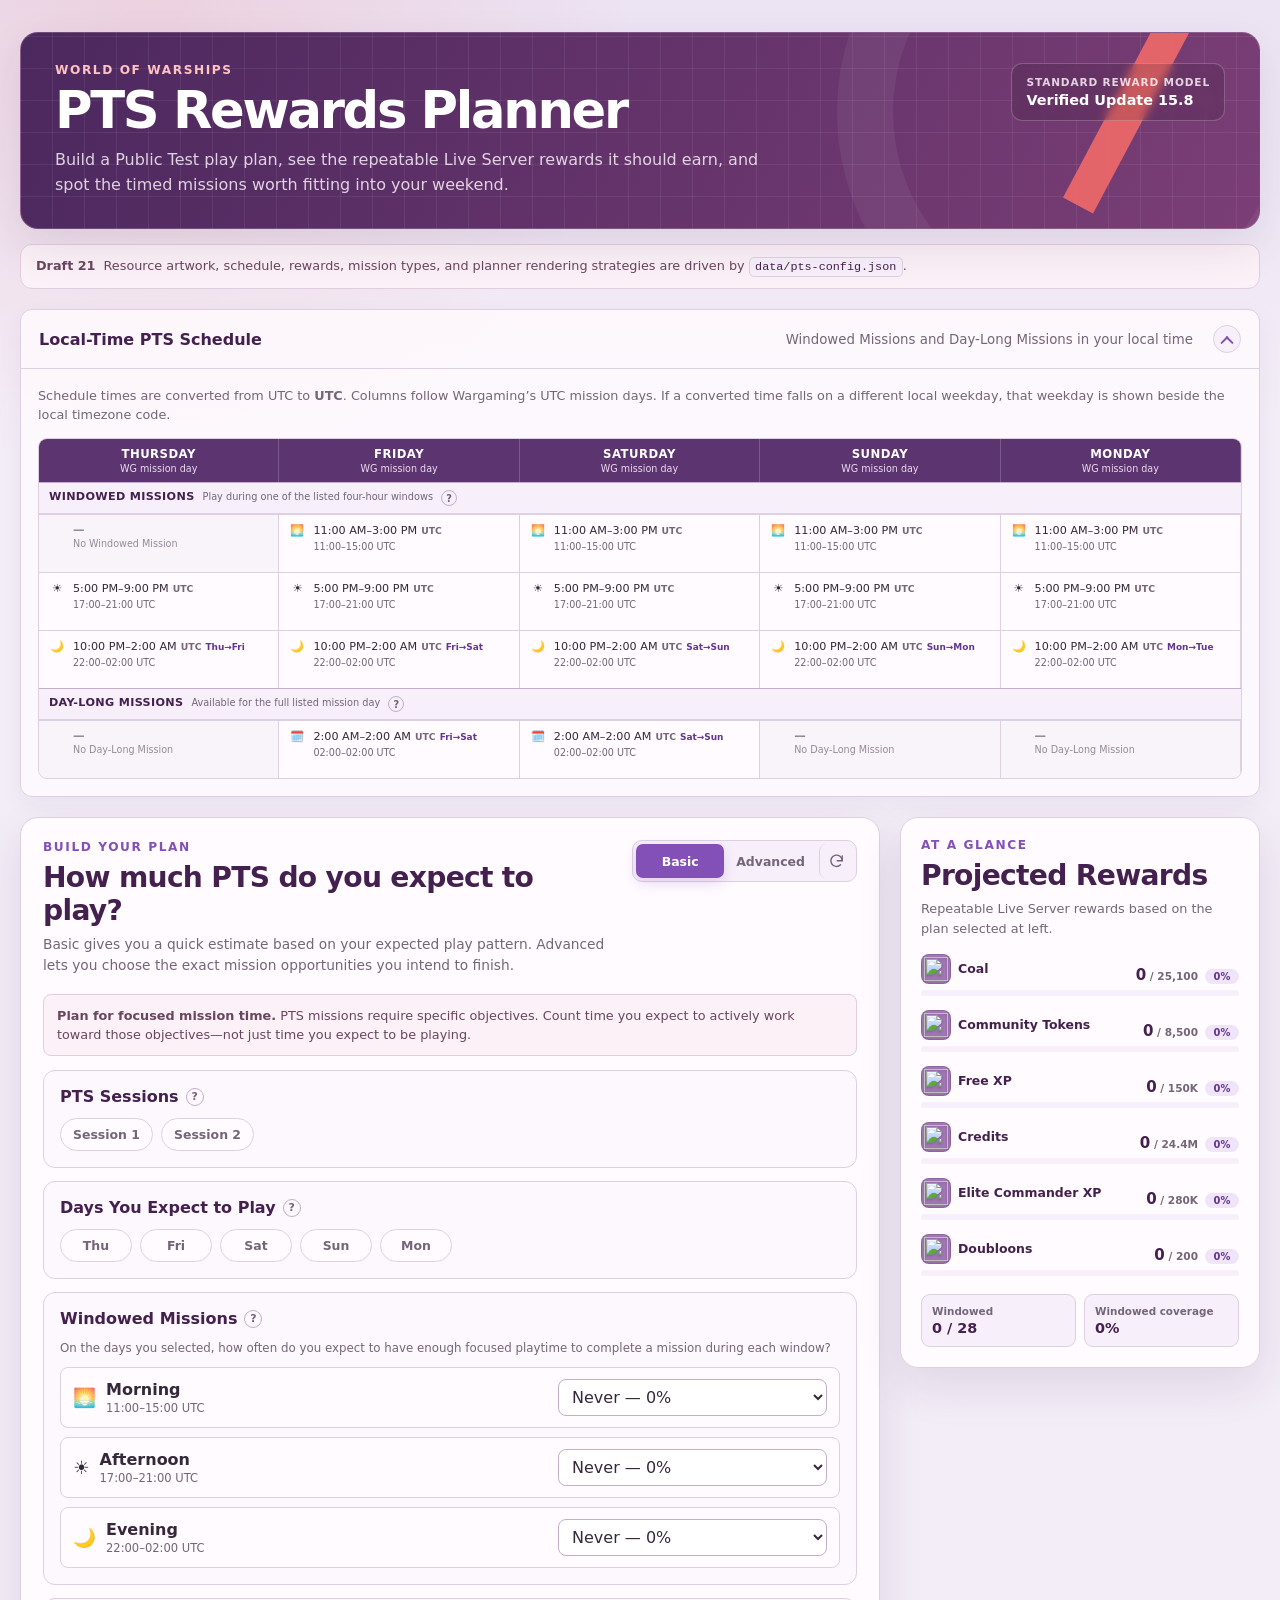
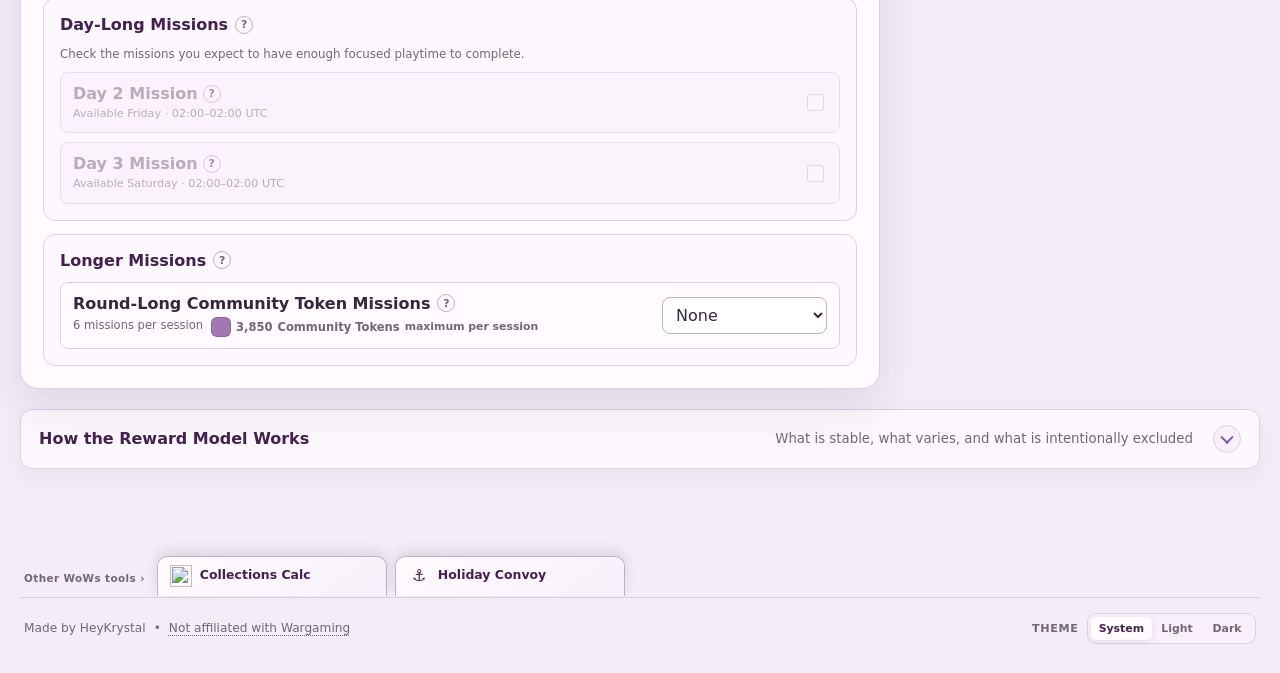
==== commit 0e0cea6a: "Update" ====
--- a/index.html
+++ b/index.html
@@ -47,7 +47,7 @@
     </header>
 
     <div class="draft-toolbar" role="note">
-      <strong>Draft 14</strong>
+      <strong>Draft 21</strong>
       <span>Resource artwork, schedule, rewards, mission types, and planner rendering strategies are driven by <code>data/pts-config.json</code>.</span>
     </div>
 
@@ -77,15 +77,15 @@
           <div>
             <p class="section-kicker">Build your plan</p>
             <h2 id="planHeading">How much PTS do you expect to play?</h2>
-            <p>Simple gives you a fast projection. Advanced lets you choose the exact mission opportunities you intend to finish.</p>
+            <p>Basic gives you a quick estimate based on your expected play pattern. Advanced lets you choose the exact mission opportunities you intend to finish.</p>
           </div>
           <div class="planner-view-controls">
             <div class="mode-toggle" role="group" aria-label="Planner detail">
-              <button type="button" data-mode="simple" aria-pressed="true">Simple</button>
+              <button type="button" data-mode="simple" aria-pressed="true">Basic</button>
               <button type="button" data-mode="advanced" aria-pressed="false">Advanced</button>
             </div>
             <button class="reset-button" id="resetPlannerButton" type="button"
-              aria-label="Reset only the Simple planner" title="Reset Simple plan">
+              aria-label="Reset only the Basic planner" title="Reset Basic plan">
               <svg viewBox="0 0 24 24" aria-hidden="true" focusable="false">
                 <path d="M20 11a8 8 0 1 0-2.34 5.66" />
                 <path d="M20 4v7h-7" />
--- a/styles/app.css
+++ b/styles/app.css
@@ -434,7 +434,8 @@
 }
 .switch-label input { width:16px; height:16px; accent-color:var(--accent); }
 
-.advanced-note {
+.advanced-note,
+.basic-note {
   margin-bottom:14px;
   padding:11px 13px;
   border:1px solid var(--info-border);
@@ -624,6 +625,13 @@
   margin:0 0 7px;
   color:var(--heading);
   font-size:.72rem;
+}
+
+.basic-window-prompt {
+  margin:0 0 10px;
+  color:var(--muted);
+  font-size:.74rem;
+  line-height:1.45;
 }
 .advanced-group-label p {
   max-width:680px;
@@ -1072,3 +1080,92 @@
   font-weight:800;
   white-space:nowrap;
 }
+
+
+.basic-mission-check-list {
+  display:grid;
+  gap:9px;
+}
+
+.basic-mission-check {
+  display:flex;
+  align-items:center;
+  justify-content:space-between;
+  gap:14px;
+  padding:11px 12px;
+  border:1px solid var(--border);
+  border-radius:var(--radius-sm);
+  color:var(--ink);
+  background:var(--surface);
+  cursor:pointer;
+  transition:
+    border-color 140ms ease,
+    background 140ms ease,
+    transform 120ms ease;
+}
+
+.basic-mission-check:hover {
+  border-color:var(--accent);
+  transform:translateY(-1px);
+}
+
+.basic-mission-check.selected {
+  border-color:var(--accent);
+  background:var(--selected-bg);
+}
+
+.basic-mission-check-copy {
+  display:grid;
+  gap:3px;
+  min-width:0;
+}
+
+.basic-mission-check-copy small {
+  color:var(--muted);
+  font-size:.7rem;
+  line-height:1.35;
+}
+
+.basic-mission-check input {
+  flex:0 0 auto;
+  width:17px;
+  height:17px;
+  accent-color:var(--accent);
+}
+
+.basic-day-missions .basic-window-prompt {
+  margin-bottom:9px;
+}
+
+
+.basic-mission-check.unavailable {
+  color:var(--muted-disabled);
+  border-color:var(--border);
+  background:color-mix(in srgb,var(--surface-muted) 76%,transparent);
+  cursor:default;
+  opacity:.68;
+}
+
+.basic-mission-check.unavailable:hover {
+  border-color:var(--border);
+  transform:none;
+}
+
+.basic-mission-check.unavailable .basic-mission-check-copy small,
+.basic-mission-check.unavailable .mission-title-with-help strong {
+  color:var(--muted-disabled);
+}
+
+.basic-mission-check.unavailable input {
+  cursor:not-allowed;
+}
+
+
+.basic-mission-check.unavailable[data-tooltip-trigger] {
+  cursor:help;
+}
+
+.basic-mission-check.unavailable[data-tooltip-trigger]:focus-visible {
+  outline:2px solid var(--accent);
+  outline-offset:2px;
+}
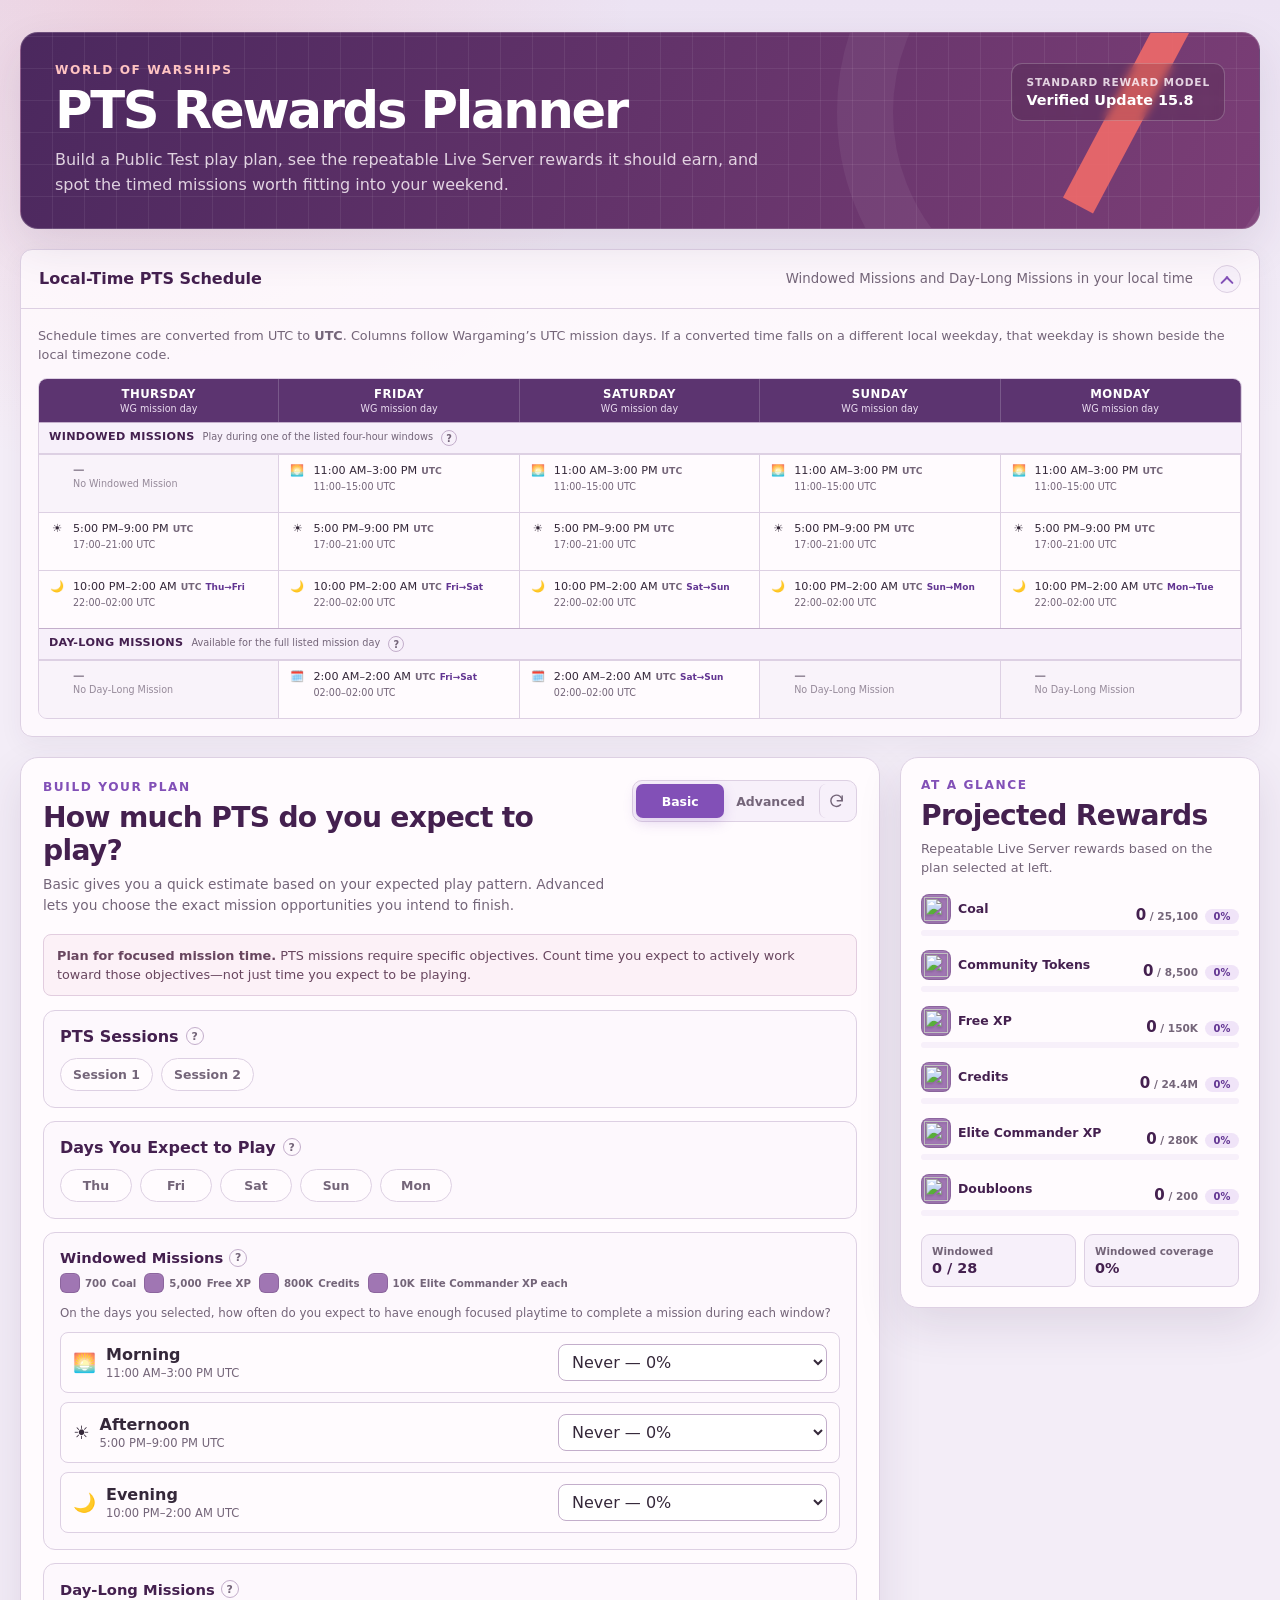
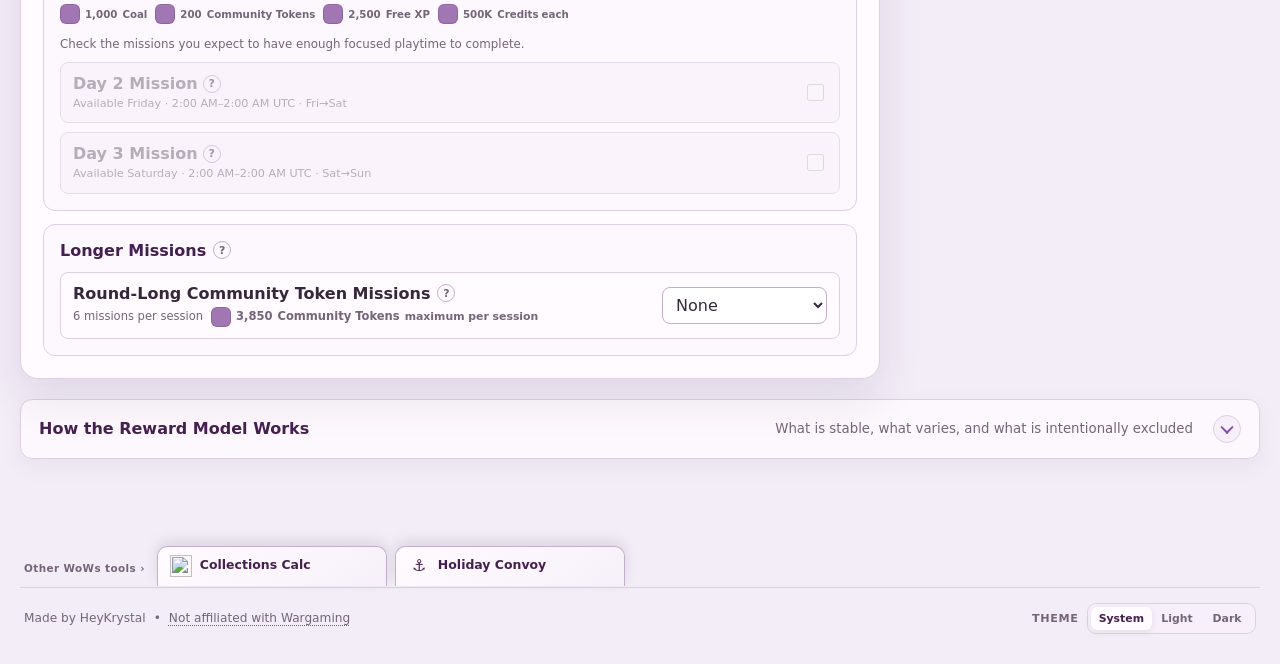
==== commit 3dd14dc8: "Overhaul" ====
--- a/index.html
+++ b/index.html
@@ -3,8 +3,49 @@
 <head>
   <meta charset="utf-8" />
   <meta name="viewport" content="width=device-width, initial-scale=1" />
-  <meta name="description" content="Plan World of Warships Public Test sessions and project the repeatable Live Server rewards your play plan can earn." />
-  <title>PTS Rewards Planner | World of Warships</title>
+
+  <title>PTS Rewards Planner | WoWs Public Test Rewards</title>
+  <meta name="description"
+    content="Free unofficial World of Warships PTS planner. Convert Public Test schedules to local time, estimate Live Server rewards, and plan exact mission completions." />
+  <meta name="robots" content="index,follow,max-image-preview:large" />
+  <link rel="canonical" href="https://pts.krstldv.com/" />
+
+  <link rel="icon" href="images/favicon.svg" type="image/svg+xml" />
+  <link rel="icon" href="images/favicon-32x32.png" type="image/png" sizes="32x32" />
+  <link rel="icon" href="images/favicon.ico" sizes="any" />
+  <link rel="apple-touch-icon" href="images/apple-touch-icon.png" />
+
+  <meta name="theme-color" media="(prefers-color-scheme: light)" content="#f3edf7" />
+  <meta name="theme-color" media="(prefers-color-scheme: dark)" content="#130d18" />
+
+  <meta property="og:title" content="PTS Rewards Planner | WoWs Public Test Rewards" />
+  <meta property="og:description"
+    content="Plan World of Warships Public Test sessions, view mission windows in local time, and estimate repeatable Live Server rewards." />
+  <meta property="og:type" content="website" />
+  <meta property="og:url" content="https://pts.krstldv.com/" />
+  <meta property="og:site_name" content="PTS Rewards Planner" />
+  <meta property="og:image" content="https://pts.krstldv.com/images/social-preview.png" />
+  <meta property="og:image:secure_url" content="https://pts.krstldv.com/images/social-preview.png" />
+  <meta property="og:image:type" content="image/png" />
+  <meta property="og:image:width" content="1200" />
+  <meta property="og:image:height" content="630" />
+  <meta property="og:image:alt" content="PTS Rewards Planner logo beside local-time scheduling and reward-planning highlights." />
+
+  <meta name="twitter:card" content="summary_large_image" />
+  <meta name="twitter:title" content="PTS Rewards Planner | WoWs Public Test Rewards" />
+  <meta name="twitter:description" content="Plan World of Warships Public Test sessions, view mission windows in local time, and estimate repeatable Live Server rewards." />
+  <meta name="twitter:image" content="https://pts.krstldv.com/images/social-preview.png" />
+  <meta name="twitter:image:alt" content="PTS Rewards Planner logo beside local-time scheduling and reward-planning highlights." />
+
+  <script id="pts-planner-structured-data" type="application/ld+json">
+  {
+    "@context": "https://schema.org",
+    "@graph": [
+      {"@type":"WebSite","@id":"https://pts.krstldv.com/#website","name":"PTS Rewards Planner","alternateName":"World of Warships PTS Rewards Planner","url":"https://pts.krstldv.com/"},
+      {"@type":"WebApplication","@id":"https://pts.krstldv.com/#app","name":"PTS Rewards Planner","description":"Free unofficial World of Warships Public Test reward planner with local-time schedules, Basic estimates, Advanced mission planning, and repeatable Live Server reward totals.","url":"https://pts.krstldv.com/","image":"https://pts.krstldv.com/images/social-preview.png","applicationCategory":"UtilitiesApplication","operatingSystem":"Any","browserRequirements":"Requires JavaScript and a modern web browser.","isAccessibleForFree":true,"offers":{"@type":"Offer","price":"0","priceCurrency":"USD"},"author":{"@type":"Person","name":"HeyKrystal","url":"https://github.com/HeyKrystal"},"inLanguage":"en-US"}
+    ]
+  }
+  </script>
 
   <script>
     (() => {
@@ -45,11 +86,6 @@
         <strong id="verifiedAgainst">Loading…</strong>
       </div>
     </header>
-
-    <div class="draft-toolbar" role="note">
-      <strong>Draft 21</strong>
-      <span>Resource artwork, schedule, rewards, mission types, and planner rendering strategies are driven by <code>data/pts-config.json</code>.</span>
-    </div>
 
     <div id="configError" class="error-panel" hidden></div>
 
--- a/styles/app.css
+++ b/styles/app.css
@@ -399,15 +399,24 @@
 .mission-group-meta > small { display:block; margin-top:4px; line-height:1.4; }
 .group-maximum {
   display:flex !important;
-  align-items:flex-start;
+  align-items:center;
   flex-wrap:wrap;
   gap:5px 8px;
 }
+
+.group-maximum > span:first-child {
+  display:inline-flex;
+  align-items:center;
+  min-height:20px;
+  line-height:1.2;
+}
+
 .group-maximum-rewards {
   display:inline-flex;
   align-items:center;
   flex-wrap:wrap;
   gap:5px;
+  min-height:20px;
 }
 .group-maximum-rewards em {
   color:var(--muted);
@@ -576,17 +585,18 @@
 }
 .advanced-group-label > div { min-width:0; }
 
-.advanced-group-title {
+.mission-type-title {
   display:flex;
   align-items:center;
   gap:6px;
   min-width:0;
 }
-.advanced-group-title h4 {
+.mission-type-title h4,
+.mission-type-title h3 {
   margin:0;
   flex:0 1 auto;
 }
-.advanced-group-title .tooltip {
+.mission-type-title .tooltip {
   flex:0 0 auto;
 }
 
@@ -602,14 +612,15 @@
   display:flex;
   align-items:center;
   flex-wrap:wrap;
-  gap:5px 8px;
+  row-gap:5px;
+  column-gap:3px;
   color:var(--muted);
   font-size:.64rem;
   font-weight:800;
 }
 
 .type-shared-reward em {
-  margin-left:2px;
+  margin-left:0;
   color:var(--muted);
   font-size:.64rem;
   font-style:normal;
@@ -1169,3 +1180,23 @@
   outline:2px solid var(--accent);
   outline-offset:2px;
 }
+
+
+.mission-type-subpanel-heading {
+  align-items:flex-start;
+}
+
+.mission-type-subpanel-heading .mission-type-heading-content {
+  width:100%;
+}
+
+.mission-type-title {
+  display:flex;
+  align-items:center;
+  gap:6px;
+  min-width:0;
+}
+
+.mission-type-title h3 {
+  font-size:.92rem;
+}
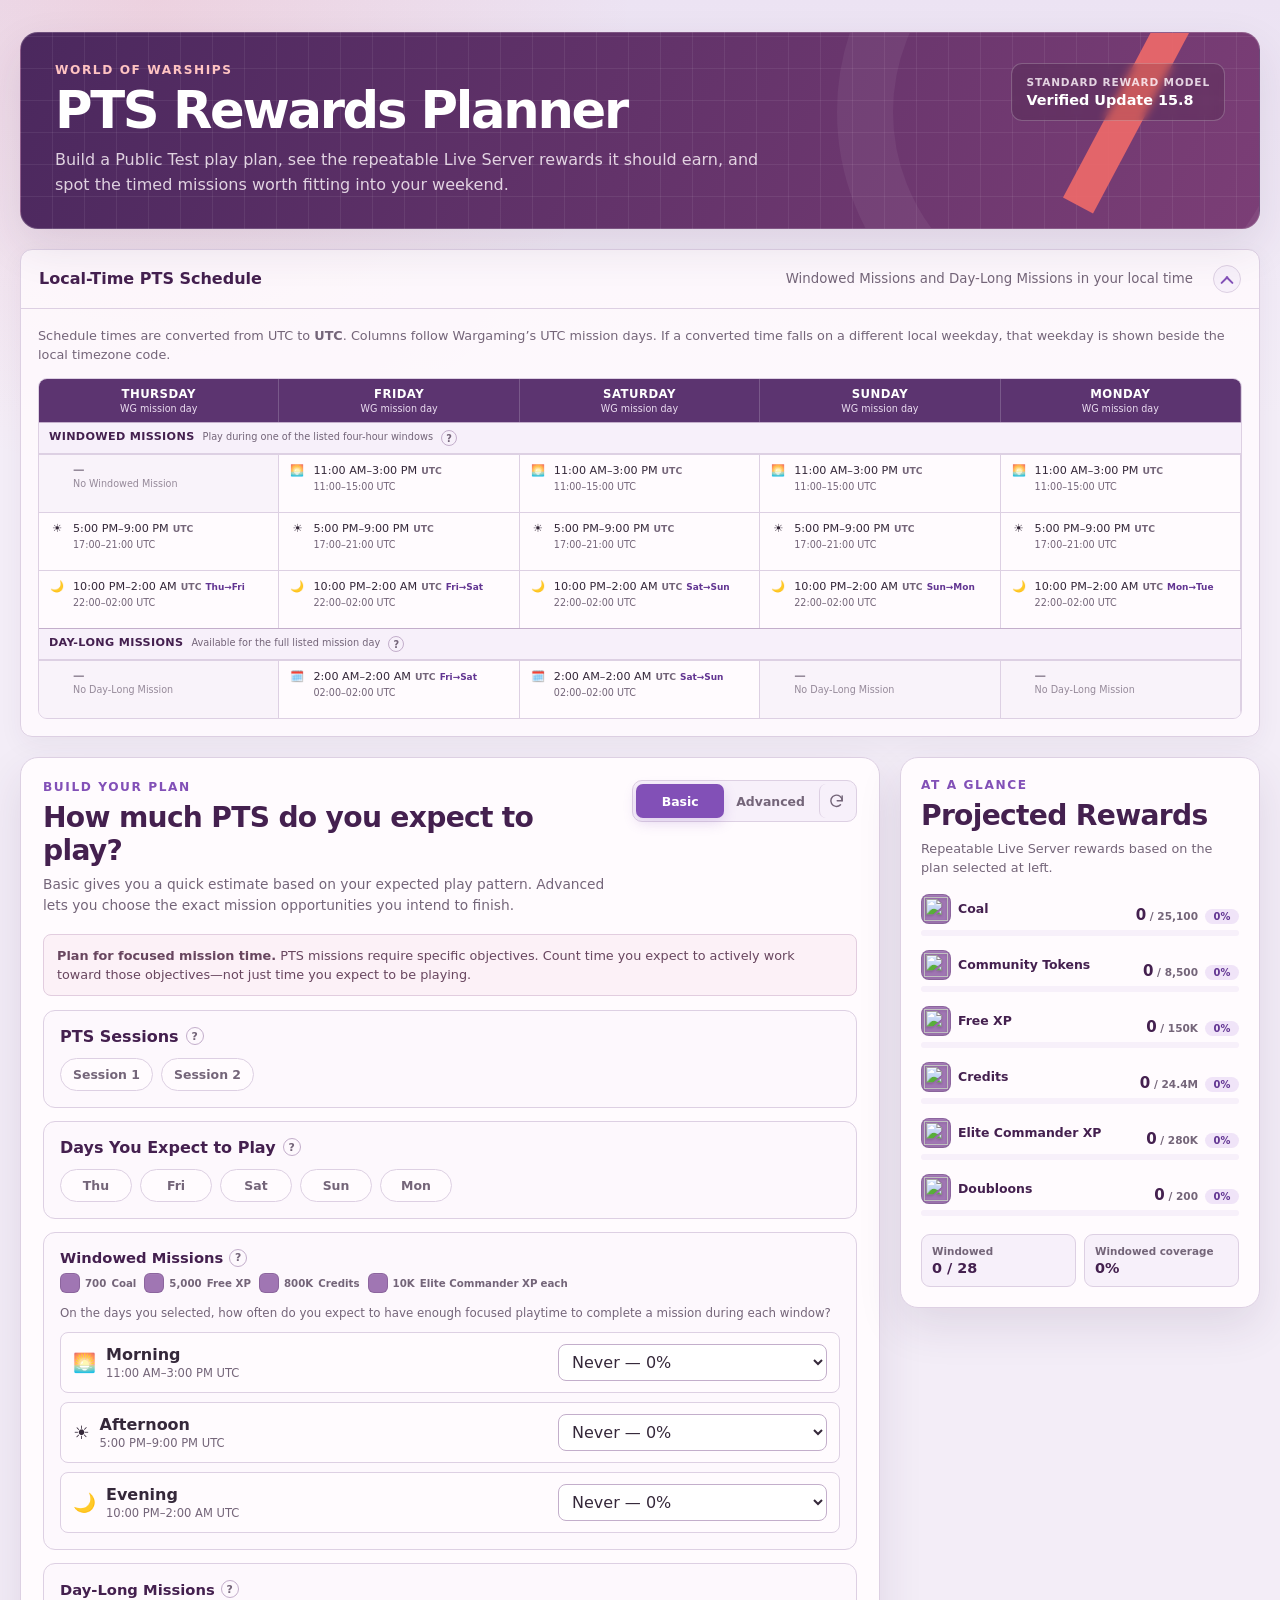
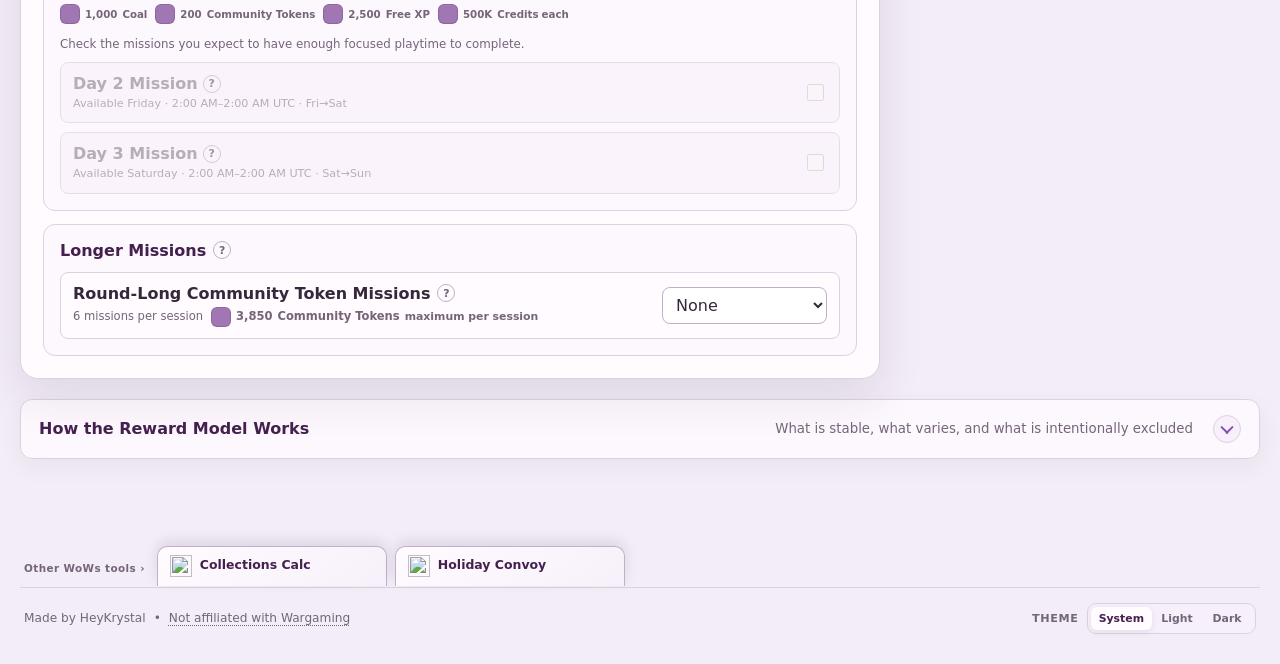
==== commit 81fbe8d5: "Rest of it." ====
--- a/index.html
+++ b/index.html
@@ -200,7 +200,7 @@
 
         <a class="tool-tab" href="https://convoy.krstldv.com/">
           <div class="tool-tab-title">
-            <span class="tool-tab-fallback-icon" aria-hidden="true">⚓</span>
+            <img class="tool-tab-icon" src="https://convoy.krstldv.com/images/app-icon.png" alt="" />
             <span>Holiday Convoy</span>
           </div>
           <p class="tool-tab-description">Forecast Convoy Tokens, compare reward paths, and build resource scenarios.</p>
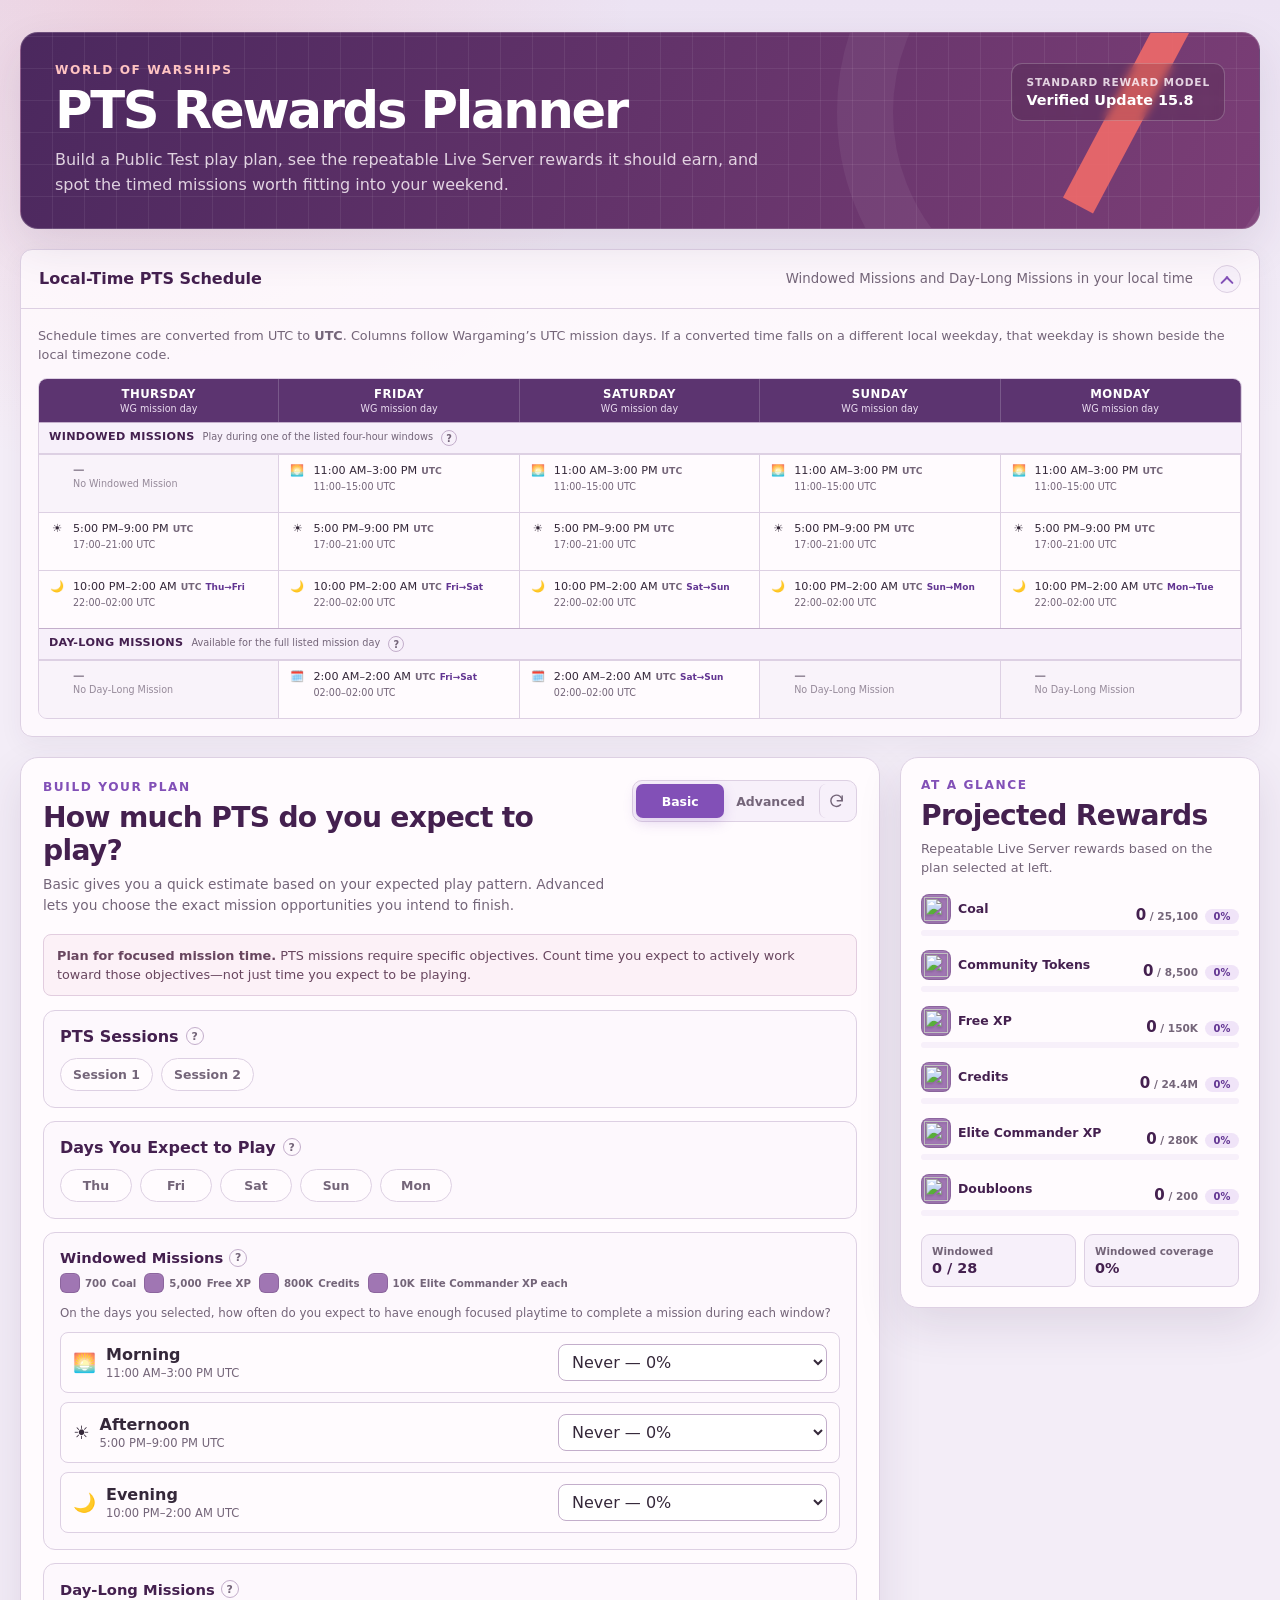
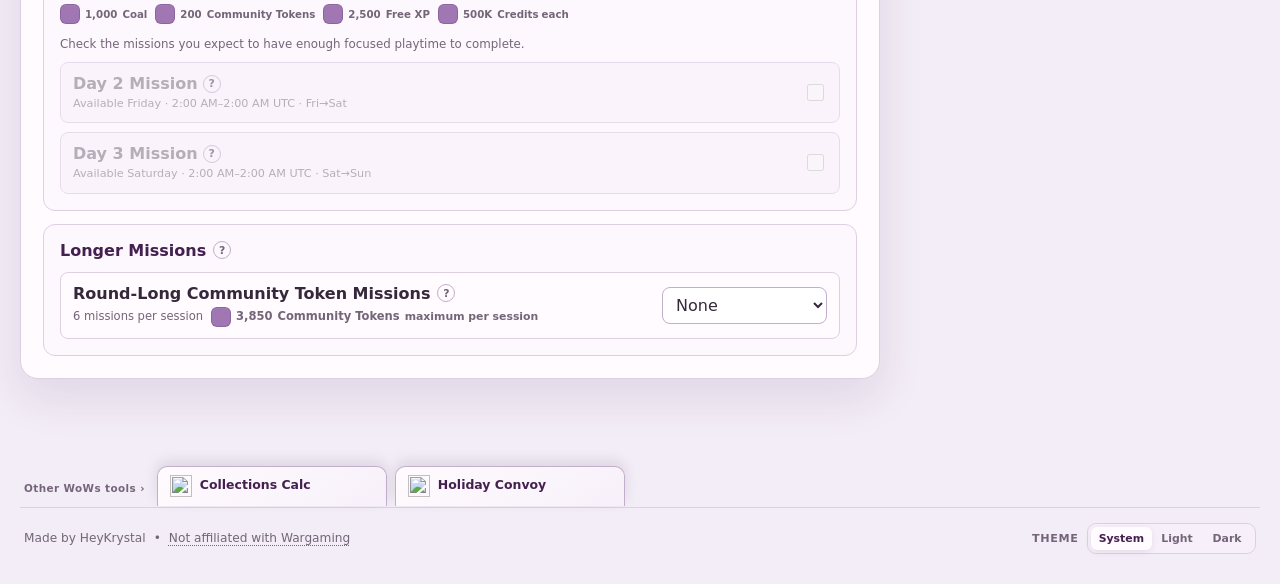
==== commit 2968d28b: "Update index.html Removing the model explanation." ====
--- a/index.html
+++ b/index.html
@@ -152,40 +152,6 @@
       </aside>
     </main>
 
-
-    <details class="rules-panel">
-      <summary>
-        <span>How the Reward Model Works</span>
-        <small>What is stable, what varies, and what is intentionally excluded</small>
-        <span class="details-indicator" aria-hidden="true">
-          <span class="details-indicator-symbol">
-            <span class="details-indicator-arm details-indicator-arm-left"></span>
-            <span class="details-indicator-arm details-indicator-arm-right"></span>
-          </span>
-        </span>
-      </summary>
-      <div class="details-body model-explanation">
-        <div class="explanation-grid">
-          <section>
-            <h3>Stored in JSON</h3>
-            <p>Session count, days, UTC time windows, recurring mission types, reward packages, resource types, and planner controls all come from one data file. Maximum rewards are calculated from that data.</p>
-          </section>
-          <section>
-            <h3>Intentionally update-agnostic</h3>
-            <p>The exact objective might be Base XP one month and Dockyard progress the next. The planner cares about the recurring mission and its reward rather than reproducing every PTS article.</p>
-          </section>
-          <section>
-            <h3>First-time rewards excluded</h3>
-            <p>One-time introductory PTS bonuses are not part of the estimate. A new player may therefore receive a little more than this planner predicts.</p>
-          </section>
-          <section>
-            <h3>Maintenance path</h3>
-            <p>If Wargaming materially changes the schedule or recurring mission types, update the JSON model. The UI and calculator consume that structure without monthly HTML edits for ordinary schedule/reward changes.</p>
-          </section>
-        </div>
-      </div>
-    </details>
-
     <footer class="site-footer">
       <nav class="tool-dock" aria-label="Other World of Warships tools">
         <span class="tool-dock-label">Other WoWs tools ›</span>
